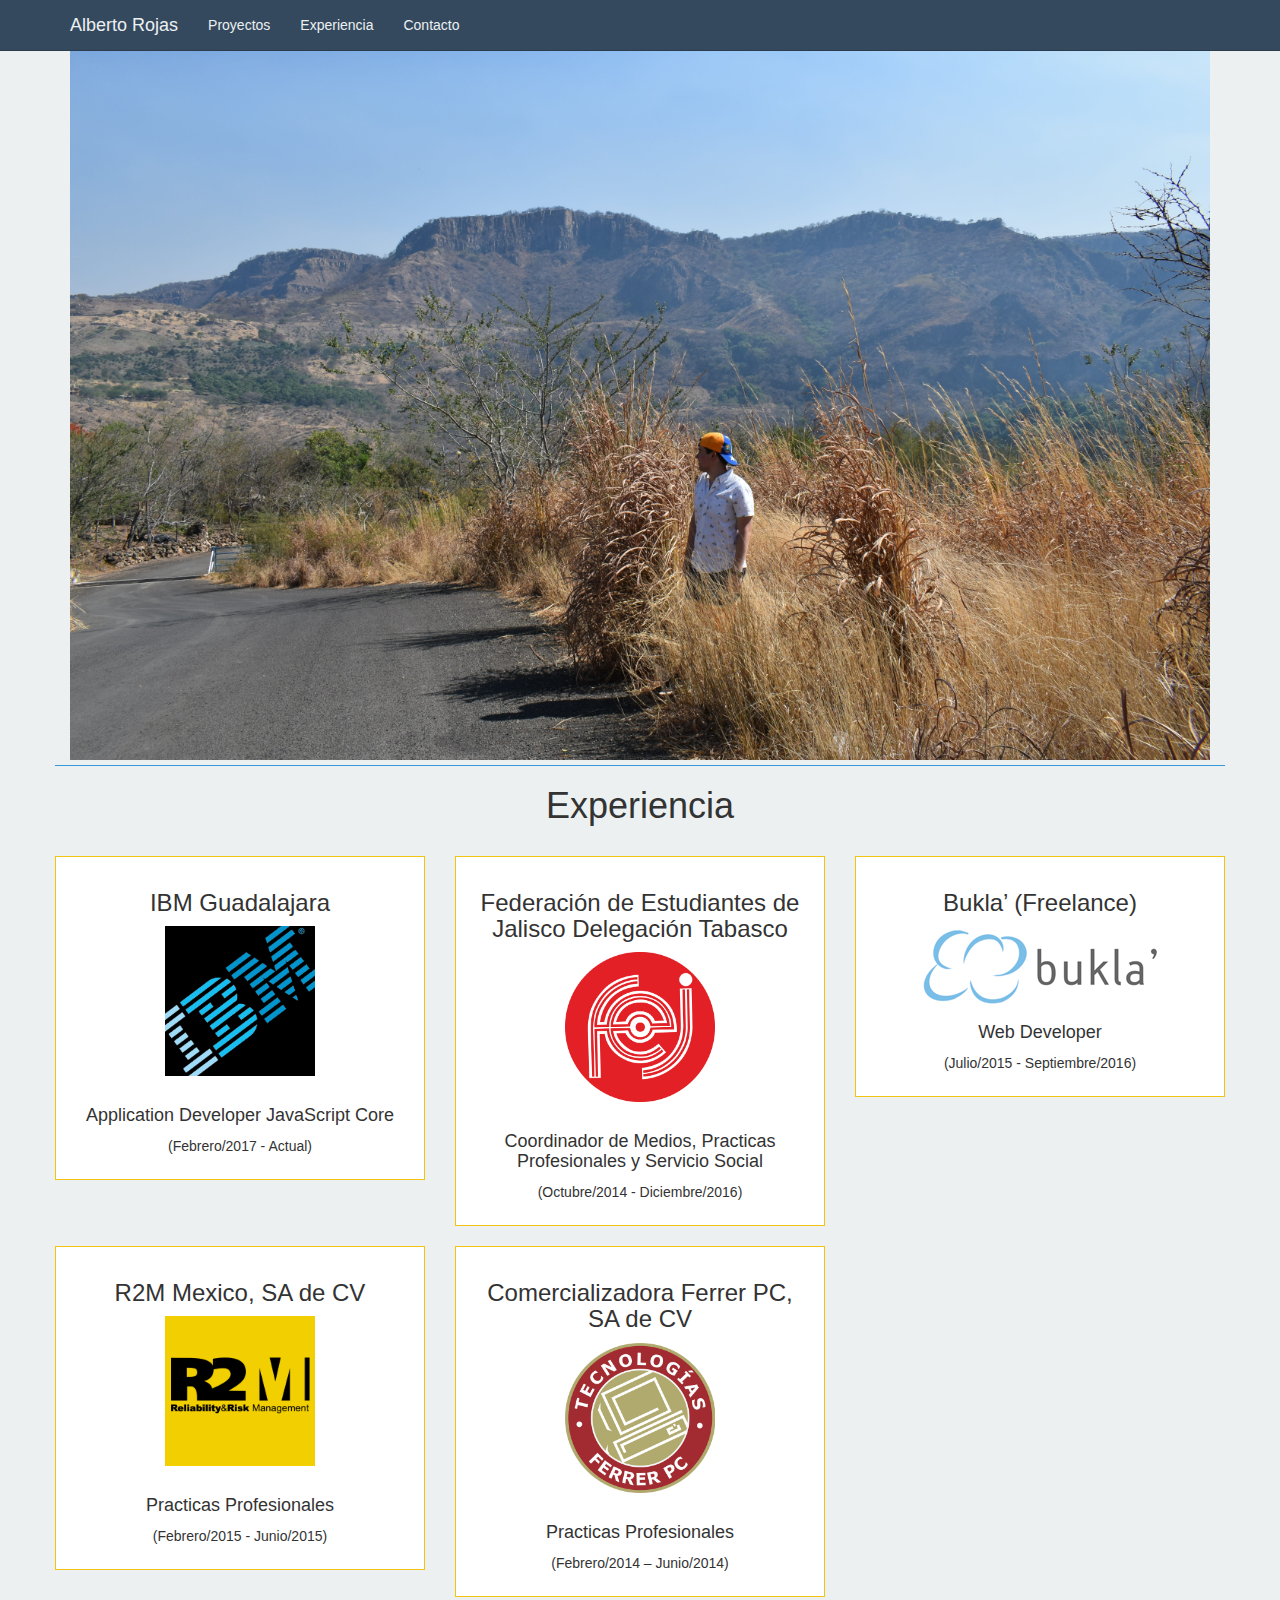
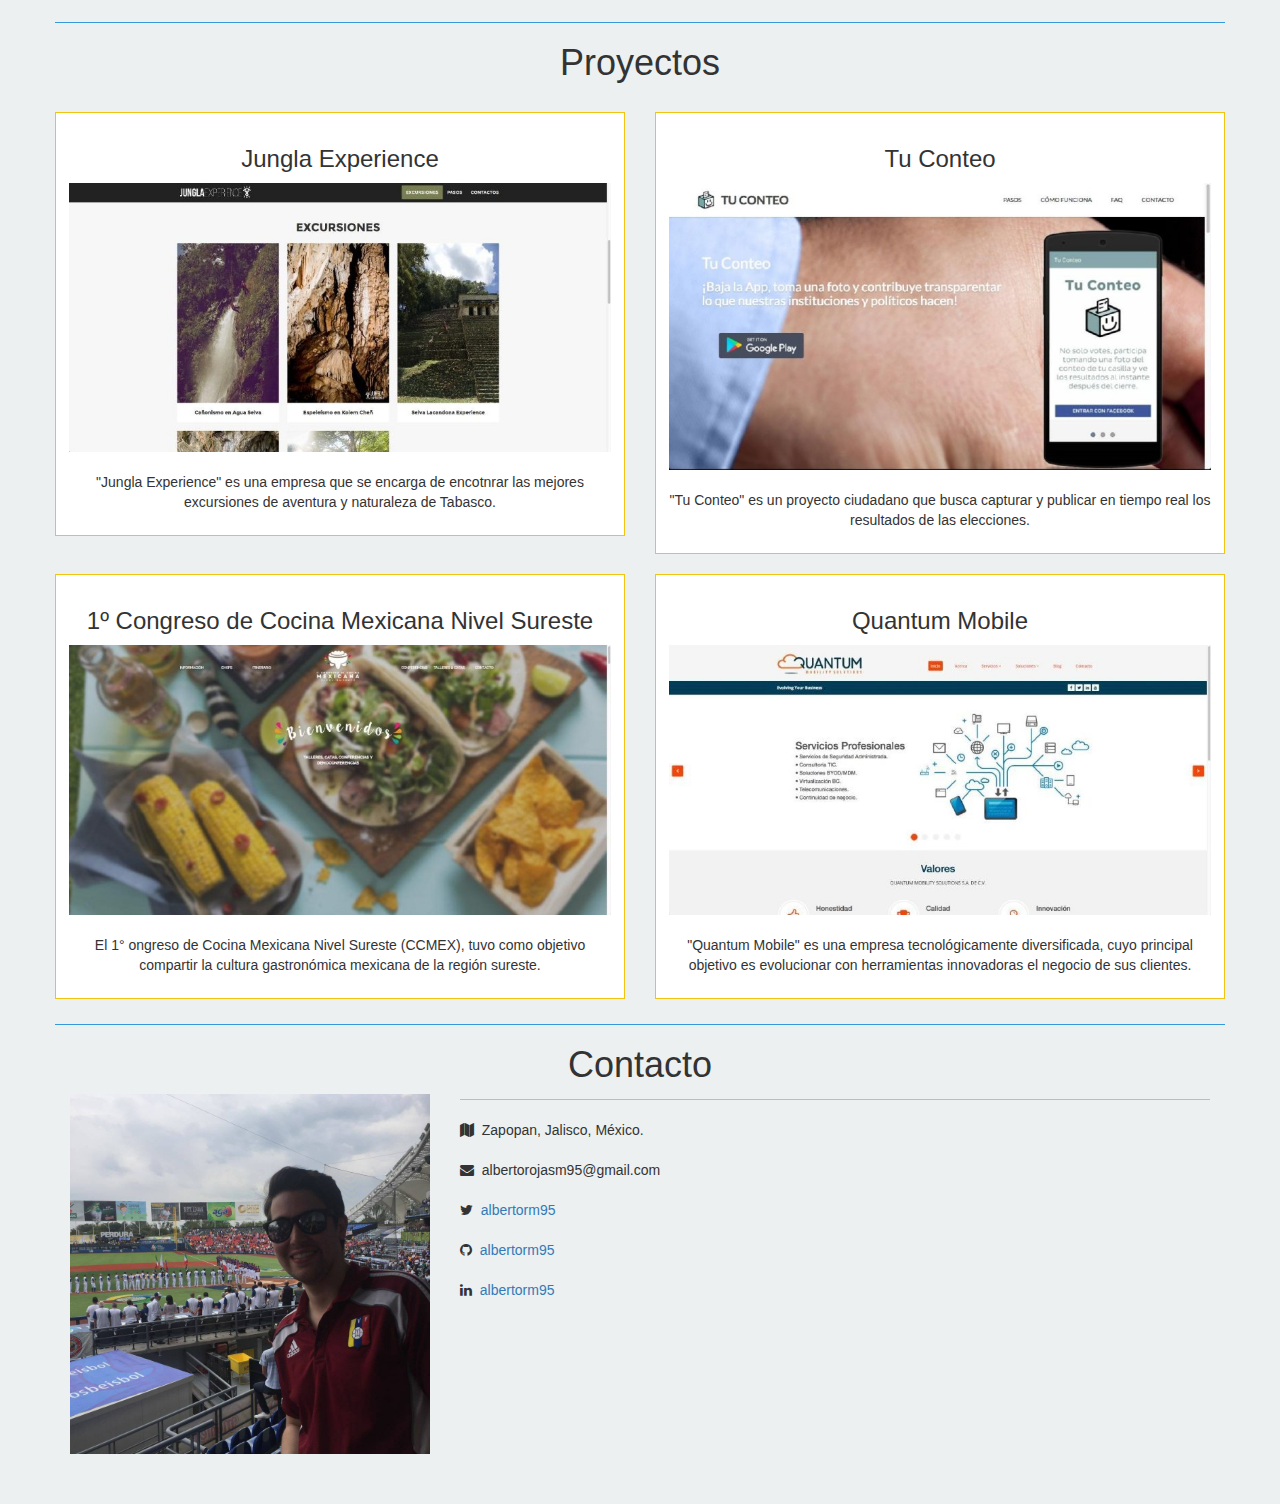
==== index.html @ 5cb0ac2a "Initial commit." ====
<!DOCTYPE html>
<html lang="es">
<head>
	<!-- Global site tag (gtag.js) - Google Analytics -->
	<script async src="https://www.googletagmanager.com/gtag/js?id=UA-113061571-1"></script>
	<script>
		window.dataLayer = window.dataLayer || [];
		function gtag(){dataLayer.push(arguments);}
		gtag('js', new Date());

		gtag('config', 'UA-113061571-1');
	</script>
	<title>Alberto Rojas</title>
	<meta name="viewport" content="width=device-width, initial-scale=1">
	<meta name="theme-color" content="#22303d">
	<meta charset="UTF-8">
	<link rel="stylesheet" type="text/css" href="public/assets/css/bootstrap.min.css">
	<link rel="stylesheet" type="text/css" href="public/assets/css/style.css">
	<link rel="stylesheet" type="text/css" href="public/assets/css/font-awesome.min.css">
	<link rel="stylesheet" type="text/css" href="public/assets/css/owl.carousel.min.css">
</head>
<body>
	<nav class="navbar navbar-inverse navbar-fixed-top center">
		<div class="container">
			<div class="navbar-header">
				<button type="button" class="navbar-toggle collapsed" data-toggle="collapse" data-target="#navbar" aria-expanded="false" aria-controls="navbar">
					<span class="sr-only">Toggle navigation</span>
					<span class="icon-bar"></span>
					<span class="icon-bar"></span>
					<span class="icon-bar"></span>
				</button>
			<a class="navbar-brand" href="#">Alberto Rojas</a>
			</div>
			<div id="navbar" class="navbar-collapse collapse">
				<ul class="nav navbar-nav">
					<li><a href="#proyectos">Proyectos</a></li>
					<li><a href="#experiencia">Experiencia</a></li>
					<li><a href="#contacto">Contacto</a></li>
				</ul>
			</div>
		</div>
	</nav>

	<div class="container">
		<!-- Info? -->
		<div class="owl-carousel" id="carousel">
			<div>
				<img src="public/assets/img/huaxtla-min.jpg" alt="Cascadas Huaxtla">
			</div>
			<div>
				<img src="public/assets/img/zoo-min.jpg" alt="Zoologico de Guadalajara">
			</div>
		</div>

		<!-- Experiencia -->
		<div class="row" id="experiencia">
			<hr>
			<h1 class="text-center">Experiencia</h1>
			<br>
			<div class="row">
				<div class="col-md-4 col-sm-6 col-xs-12">
					<div class="thumbnail">
						<div class="caption text-center">
							<h3>IBM Guadalajara</h3>
							<a href="https://www.linkedin.com/company-beta/9455792/"><img src="public/assets/img/ibm.png" style="width: 150px; height: 150px" alt="IBM"></a>
							<br>
							<h4>Application Developer JavaScript Core</h4>
							<p>(Febrero/2017 - Actual)</p>
						</div>
					</div>
				</div>
				<div class="col-md-4 col-sm-6 col-xs-12">
					<div class="thumbnail">
						<div class="caption text-center">
							<h3>Federación de Estudiantes de Jalisco Delegación Tabasco</h3>
							<a href="https://www.facebook.com/FEJTAB"><img src="public/assets/img/fej.png" style="width: 150px; height: 150px" alt="FEJ"></a>
							<br>
							<h4>Coordinador de Medios, Practicas Profesionales y Servicio Social</h4>
							<p>(Octubre/2014 - Diciembre/2016)</p>
						</div>
					</div>
				</div>
				<div class="col-md-4 col-sm-6 col-xs-12">
					<div class="thumbnail">
						<div class="caption text-center">
							<h3>Bukla’ (Freelance)</h3>
							<img src="public/assets/img/bukla.png" alt="Bukla'">
							<br>
							<h4>Web Developer</h4>
							<p>(Julio/2015 - Septiembre/2016)</p>
						</div>
					</div>
				</div>
			</div>
			<div class="row">
				<div class="col-md-4 col-sm-6 col-xs-12">
					<div class="thumbnail">
						<div class="caption text-center">
							<h3>R2M Mexico, SA de CV</h3>
							<a href="https://www.linkedin.com/company-beta/1171952/"><img style="width: 150px; height: 150px" src="public/assets/img/r2m.png"" alt="R2M'"></a>
							<br>
							<h4>Practicas Profesionales</h4>
							<p>(Febrero/2015 - Junio/2015)</p>
						</div>
					</div>
				</div>
				<div class="col-md-4 col-sm-6 col-xs-12">
					<div class="thumbnail">
						<div class="caption text-center">
							<h3>Comercializadora Ferrer PC, SA de CV</h3>
							<a href="http://www.ferrerpc.mx/"><img style="width: 150px; height: 150px" src="public/assets/img/FerrerPC.jpg"" alt="Ferrer PC'"></a>
							<br>
							<h4>Practicas Profesionales</h4>
							<p>(Febrero/2014 – Junio/2014)</p>
						</div>
					</div>
				</div>
			</div>
		</div>

		<!-- Proyectos -->
		<div class="row" id="proyectos">
			<hr>
			<h1 class="text-center">Proyectos</h1>
			<br>
			<div class="row">
				<div class="col-md-6">
					<div class="thumbnail">
						<div class="caption text-center">
							<h3>Jungla Experience</h3>
							<a href="https://www.facebook.com/JunglaExperience/"><img src="public/assets/img/junglaexperience.jpg" alt="JunglaExperience"></a>
							<br>
							<p>"Jungla Experience" es una empresa que se encarga de encotnrar las mejores excursiones de aventura y naturaleza de Tabasco.</p>
						</div>
					</div>
				</div>
				<div class="col-md-6">
					<div class="thumbnail">
						<div class="caption text-center">
							<h3>Tu Conteo</h3>
							<a href="https://www.facebook.com/tuconteo/"><img src="public/assets/img/tuconteo.jpg" alt="TuConteo"></a>
							<br>
							<p>"Tu Conteo" es un proyecto ciudadano que busca capturar y publicar en tiempo real los resultados de las elecciones.</p>
						</div>
					</div>
				</div>
			</div>
			<div class="row">
				<div class="col-md-6">
					<div class="thumbnail">
						<div class="caption text-center">
							<h3>1º Congreso de Cocina Mexicana Nivel Sureste</h3>
							<a href="https://www.facebook.com/ccmex6510/"><img src="public/assets/img/ccmex.jpg" alt="CCMEX"></a>
							<br>
							<p>El 1° ongreso de Cocina Mexicana Nivel Sureste (CCMEX), tuvo como objetivo compartir la cultura gastronómica mexicana de la región sureste.</p>
						</div>
					</div>
				</div>
				<div class="col-md-6">
					<div class="thumbnail">
						<div class="caption text-center">
							<h3>Quantum Mobile</h3>
							<a href="https://www.facebook.com/Qmobme/"><img src="public/assets/img/quantum.jpg" alt="Quantum"></a>
							<br>
							<p>"Quantum Mobile" es una empresa tecnológicamente diversificada, cuyo principal objetivo es evolucionar con herramientas innovadoras el negocio de sus clientes.</p>
						</div>
					</div>
				</div>
			</div>
		</div>

		<!-- Contacto -->
		<div class="row" id="contacto">
			<hr>
			<h1 class="text-center">Contacto</h1>
			<div class="col-md-4 col-sm-4">
				<img src="public/assets/img/profile.jpg" alt="Foto" class="img-responsive center-block" style="width: 400px; height: auto">
			</div>
			<div class="col-md-8 col-sm-8">
				<hr style="border-color: #F1C40F">
				<i class="fa fa-map" aria-hidden="true"></i>&nbsp;&nbsp;Zapopan, Jalisco, México.<br><br>
				<i class="fa fa-envelope" aria-hidden="true"></i>&nbsp;&nbsp;albertorojasm95@gmail.com<br><br>
				<i class="fa fa-twitter" aria-hidden="true"></i>&nbsp;&nbsp;<a href="https://twitter.com/albertorm95">albertorm95</a><br><br>
				<i class="fa fa-github" aria-hidden="true"></i>&nbsp;&nbsp;<a href="https://github.com/albertorm95">albertorm95</a><br><br>
				<i class="fa fa-linkedin" aria-hidden="true"></i>&nbsp;&nbsp;<a href="https://www.linkedin.com/in/albertorojasm95/">albertorm95</a>
			</div>
		</div>
	</div>
	<footer style="padding-top: 50px">
		
	</footer>
	<script type="text/javascript" src="public/assets/js/jquery-3.2.1.min.js"></script>
	<script type="text/javascript" src="public/assets/js/bootstrap.min.js"></script>
	<script type="text/javascript" src="public/assets/js/owl.carousel.min.js"></script>
	<script type="text/javascript">
		$(document).ready(function(){
			$('#carousel').owlCarousel({
				items:1,
				loop:true,
				autoWidht:true,
				autoPlay:true,
				autoHeight:true,
				transitionStyle:"fade"
			});
		});
	</script>
</body>
</html>
---- public/assets/css/style.css ----
body {
	padding-top: 0px;
	background: #ECF0F1;
}

.navbar {
	background-color: #34495E;
	border-color: #2b3c4e;
    margin-bottom: 0px;
}

.navbar-inverse .navbar-brand {
    color: #ECF0F1;
}

.navbar-inverse .navbar-nav>li>a {
    color: #ECF0F1;
}

.navbar-inverse .navbar-nav>li>a:focus, .navbar-inverse .navbar-nav>li>a:hover {
    color: #f1c40f;
    background-color: transparent;
}

.navbar-inverse .navbar-toggle:focus, .navbar-inverse .navbar-toggle:hover {
    background-color: #3498DB;
}

.navbar-inverse .navbar-toggle {
    border-color: #2b3c4e;
}

hr {
	border-color: #3498DB;
    margin-top: 5px;
}

.thumbnail {
	border: 1px solid #F1C40F;
	border-radius: 0px;
}

.row{
    overflow: hidden; 
}

[class*="col-"]{
    margin-bottom: -99999px;
    padding-bottom: 99999px;
}
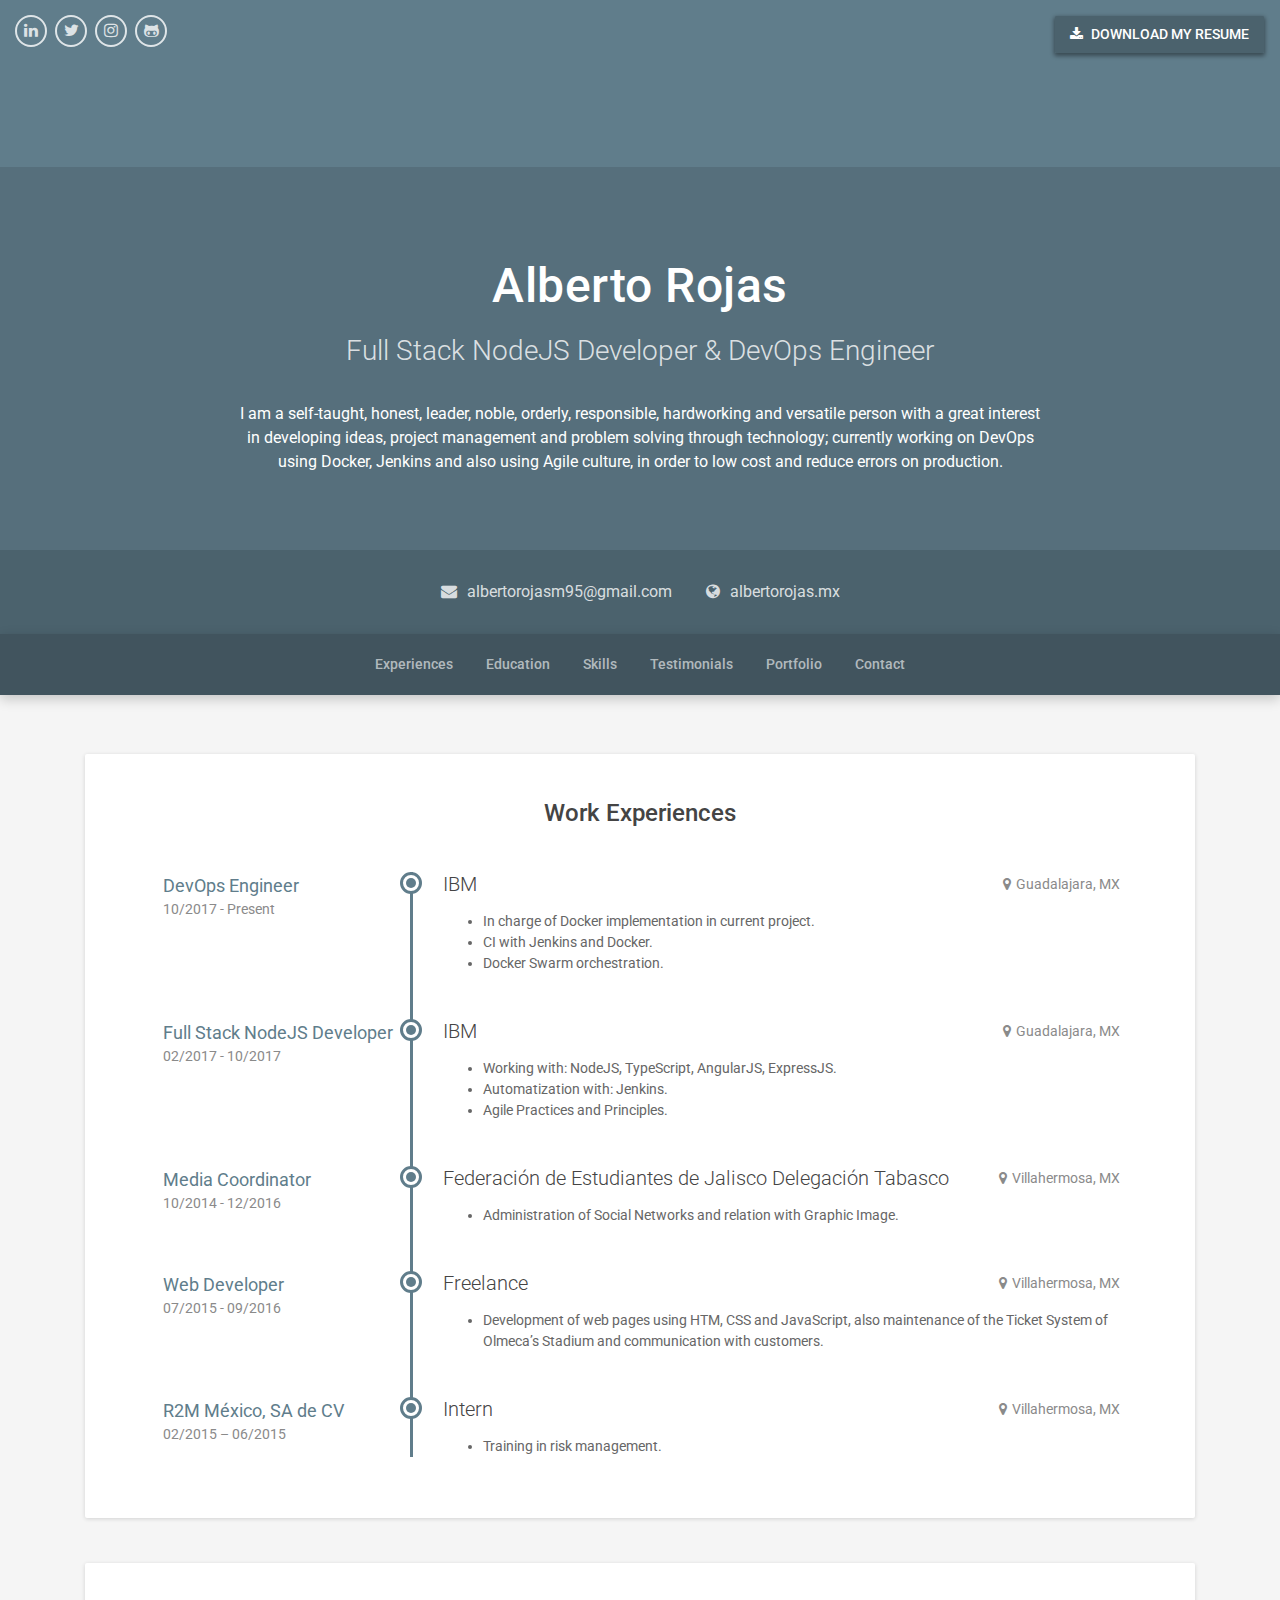
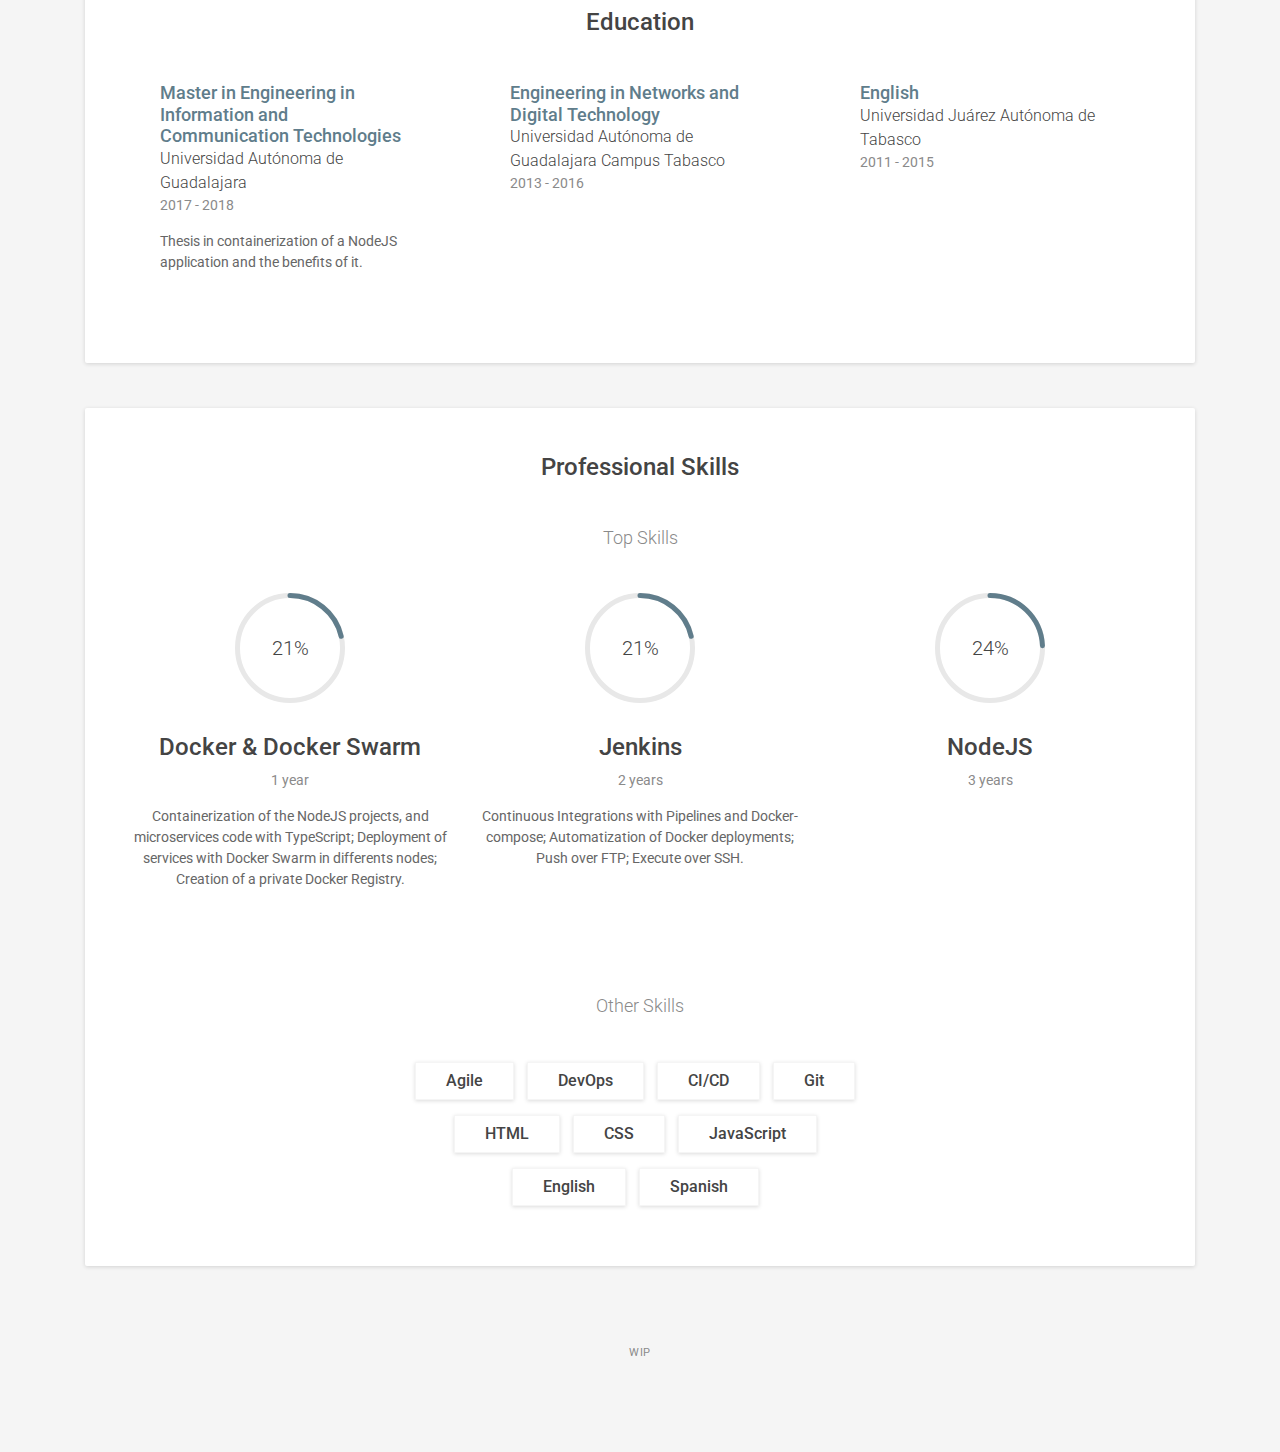
==== commit 113ae592: "albertorm95 - update from a Template." ====
--- a/index.html
+++ b/index.html
@@ -1,208 +1,314 @@
 <!DOCTYPE html>
-<html lang="es">
+<html lang="en"> 
 <head>
-	<!-- Global site tag (gtag.js) - Google Analytics -->
-	<script async src="https://www.googletagmanager.com/gtag/js?id=UA-113061571-1"></script>
-	<script>
-		window.dataLayer = window.dataLayer || [];
-		function gtag(){dataLayer.push(arguments);}
-		gtag('js', new Date());
-
-		gtag('config', 'UA-113061571-1');
-	</script>
-	<title>Alberto Rojas</title>
-	<meta name="viewport" content="width=device-width, initial-scale=1">
-	<meta name="theme-color" content="#22303d">
-	<meta charset="UTF-8">
-	<link rel="stylesheet" type="text/css" href="public/assets/css/bootstrap.min.css">
-	<link rel="stylesheet" type="text/css" href="public/assets/css/style.css">
-	<link rel="stylesheet" type="text/css" href="public/assets/css/font-awesome.min.css">
-	<link rel="stylesheet" type="text/css" href="public/assets/css/owl.carousel.min.css">
-</head>
+    <title>Alberto Rojas</title>
+    <!-- Meta -->
+    <meta charset="utf-8">
+    <meta http-equiv="X-UA-Compatible" content="IE=edge">
+    <meta name="viewport" content="width=device-width, initial-scale=1.0">
+    <meta name="description" content="Responsive Resume/CV／Portfolio Template">
+    <meta name="author" content="Xiaoying Riley at 3rd Wave Media">    
+    <link rel="shortcut icon" href="favicon.ico">  
+    <link href='https://fonts.googleapis.com/css?family=Roboto:400,500,400italic,300italic,300,500italic,700,700italic,900,900italic' rel='stylesheet' type='text/css'>
+    <!-- Global CSS -->
+    <link rel="stylesheet" href="assets/plugins/bootstrap/css/bootstrap.min.css">   
+    <!-- Plugins CSS -->
+    <link rel="stylesheet" href="assets/plugins/font-awesome/css/font-awesome.css">
+    
+    <!-- Theme CSS -->  
+    <link id="theme-style" rel="stylesheet" href="assets/css/styles.css">
+    <!-- HTML5 shim and Respond.js for IE8 support of HTML5 elements and media queries -->
+    <!--[if lt IE 9]>
+      <script src="https://oss.maxcdn.com/html5shiv/3.7.2/html5shiv.min.js"></script>
+      <script src="https://oss.maxcdn.com/respond/1.4.2/respond.min.js"></script>
+    <![endif]-->
+</head> 
+
 <body>
-	<nav class="navbar navbar-inverse navbar-fixed-top center">
-		<div class="container">
-			<div class="navbar-header">
-				<button type="button" class="navbar-toggle collapsed" data-toggle="collapse" data-target="#navbar" aria-expanded="false" aria-controls="navbar">
-					<span class="sr-only">Toggle navigation</span>
-					<span class="icon-bar"></span>
-					<span class="icon-bar"></span>
-					<span class="icon-bar"></span>
-				</button>
-			<a class="navbar-brand" href="#">Alberto Rojas</a>
-			</div>
-			<div id="navbar" class="navbar-collapse collapse">
-				<ul class="nav navbar-nav">
-					<li><a href="#proyectos">Proyectos</a></li>
-					<li><a href="#experiencia">Experiencia</a></li>
-					<li><a href="#contacto">Contacto</a></li>
-				</ul>
-			</div>
-		</div>
-	</nav>
-
-	<div class="container">
-		<!-- Info? -->
-		<div class="owl-carousel" id="carousel">
-			<div>
-				<img src="public/assets/img/huaxtla-min.jpg" alt="Cascadas Huaxtla">
-			</div>
-			<div>
-				<img src="public/assets/img/zoo-min.jpg" alt="Zoologico de Guadalajara">
-			</div>
-		</div>
-
-		<!-- Experiencia -->
-		<div class="row" id="experiencia">
-			<hr>
-			<h1 class="text-center">Experiencia</h1>
-			<br>
-			<div class="row">
-				<div class="col-md-4 col-sm-6 col-xs-12">
-					<div class="thumbnail">
-						<div class="caption text-center">
-							<h3>IBM Guadalajara</h3>
-							<a href="https://www.linkedin.com/company-beta/9455792/"><img src="public/assets/img/ibm.png" style="width: 150px; height: 150px" alt="IBM"></a>
-							<br>
-							<h4>Application Developer JavaScript Core</h4>
-							<p>(Febrero/2017 - Actual)</p>
-						</div>
-					</div>
-				</div>
-				<div class="col-md-4 col-sm-6 col-xs-12">
-					<div class="thumbnail">
-						<div class="caption text-center">
-							<h3>Federación de Estudiantes de Jalisco Delegación Tabasco</h3>
-							<a href="https://www.facebook.com/FEJTAB"><img src="public/assets/img/fej.png" style="width: 150px; height: 150px" alt="FEJ"></a>
-							<br>
-							<h4>Coordinador de Medios, Practicas Profesionales y Servicio Social</h4>
-							<p>(Octubre/2014 - Diciembre/2016)</p>
-						</div>
-					</div>
-				</div>
-				<div class="col-md-4 col-sm-6 col-xs-12">
-					<div class="thumbnail">
-						<div class="caption text-center">
-							<h3>Bukla’ (Freelance)</h3>
-							<img src="public/assets/img/bukla.png" alt="Bukla'">
-							<br>
-							<h4>Web Developer</h4>
-							<p>(Julio/2015 - Septiembre/2016)</p>
-						</div>
-					</div>
-				</div>
-			</div>
-			<div class="row">
-				<div class="col-md-4 col-sm-6 col-xs-12">
-					<div class="thumbnail">
-						<div class="caption text-center">
-							<h3>R2M Mexico, SA de CV</h3>
-							<a href="https://www.linkedin.com/company-beta/1171952/"><img style="width: 150px; height: 150px" src="public/assets/img/r2m.png"" alt="R2M'"></a>
-							<br>
-							<h4>Practicas Profesionales</h4>
-							<p>(Febrero/2015 - Junio/2015)</p>
-						</div>
-					</div>
-				</div>
-				<div class="col-md-4 col-sm-6 col-xs-12">
-					<div class="thumbnail">
-						<div class="caption text-center">
-							<h3>Comercializadora Ferrer PC, SA de CV</h3>
-							<a href="http://www.ferrerpc.mx/"><img style="width: 150px; height: 150px" src="public/assets/img/FerrerPC.jpg"" alt="Ferrer PC'"></a>
-							<br>
-							<h4>Practicas Profesionales</h4>
-							<p>(Febrero/2014 – Junio/2014)</p>
-						</div>
-					</div>
-				</div>
-			</div>
-		</div>
-
-		<!-- Proyectos -->
-		<div class="row" id="proyectos">
-			<hr>
-			<h1 class="text-center">Proyectos</h1>
-			<br>
-			<div class="row">
-				<div class="col-md-6">
-					<div class="thumbnail">
-						<div class="caption text-center">
-							<h3>Jungla Experience</h3>
-							<a href="https://www.facebook.com/JunglaExperience/"><img src="public/assets/img/junglaexperience.jpg" alt="JunglaExperience"></a>
-							<br>
-							<p>"Jungla Experience" es una empresa que se encarga de encotnrar las mejores excursiones de aventura y naturaleza de Tabasco.</p>
-						</div>
-					</div>
-				</div>
-				<div class="col-md-6">
-					<div class="thumbnail">
-						<div class="caption text-center">
-							<h3>Tu Conteo</h3>
-							<a href="https://www.facebook.com/tuconteo/"><img src="public/assets/img/tuconteo.jpg" alt="TuConteo"></a>
-							<br>
-							<p>"Tu Conteo" es un proyecto ciudadano que busca capturar y publicar en tiempo real los resultados de las elecciones.</p>
-						</div>
-					</div>
-				</div>
-			</div>
-			<div class="row">
-				<div class="col-md-6">
-					<div class="thumbnail">
-						<div class="caption text-center">
-							<h3>1º Congreso de Cocina Mexicana Nivel Sureste</h3>
-							<a href="https://www.facebook.com/ccmex6510/"><img src="public/assets/img/ccmex.jpg" alt="CCMEX"></a>
-							<br>
-							<p>El 1° ongreso de Cocina Mexicana Nivel Sureste (CCMEX), tuvo como objetivo compartir la cultura gastronómica mexicana de la región sureste.</p>
-						</div>
-					</div>
-				</div>
-				<div class="col-md-6">
-					<div class="thumbnail">
-						<div class="caption text-center">
-							<h3>Quantum Mobile</h3>
-							<a href="https://www.facebook.com/Qmobme/"><img src="public/assets/img/quantum.jpg" alt="Quantum"></a>
-							<br>
-							<p>"Quantum Mobile" es una empresa tecnológicamente diversificada, cuyo principal objetivo es evolucionar con herramientas innovadoras el negocio de sus clientes.</p>
-						</div>
-					</div>
-				</div>
-			</div>
-		</div>
-
-		<!-- Contacto -->
-		<div class="row" id="contacto">
-			<hr>
-			<h1 class="text-center">Contacto</h1>
-			<div class="col-md-4 col-sm-4">
-				<img src="public/assets/img/profile.jpg" alt="Foto" class="img-responsive center-block" style="width: 400px; height: auto">
-			</div>
-			<div class="col-md-8 col-sm-8">
-				<hr style="border-color: #F1C40F">
-				<i class="fa fa-map" aria-hidden="true"></i>&nbsp;&nbsp;Zapopan, Jalisco, México.<br><br>
-				<i class="fa fa-envelope" aria-hidden="true"></i>&nbsp;&nbsp;albertorojasm95@gmail.com<br><br>
-				<i class="fa fa-twitter" aria-hidden="true"></i>&nbsp;&nbsp;<a href="https://twitter.com/albertorm95">albertorm95</a><br><br>
-				<i class="fa fa-github" aria-hidden="true"></i>&nbsp;&nbsp;<a href="https://github.com/albertorm95">albertorm95</a><br><br>
-				<i class="fa fa-linkedin" aria-hidden="true"></i>&nbsp;&nbsp;<a href="https://www.linkedin.com/in/albertorojasm95/">albertorm95</a>
-			</div>
-		</div>
-	</div>
-	<footer style="padding-top: 50px">
-		
-	</footer>
-	<script type="text/javascript" src="public/assets/js/jquery-3.2.1.min.js"></script>
-	<script type="text/javascript" src="public/assets/js/bootstrap.min.js"></script>
-	<script type="text/javascript" src="public/assets/js/owl.carousel.min.js"></script>
-	<script type="text/javascript">
-		$(document).ready(function(){
-			$('#carousel').owlCarousel({
-				items:1,
-				loop:true,
-				autoWidht:true,
-				autoPlay:true,
-				autoHeight:true,
-				transitionStyle:"fade"
-			});
-		});
-	</script>
+    
+    <header class="header">
+        <div class="top-bar container-fluid">
+            <div class="actions">
+                <!-- <a class="btn d-none d-md-inline-block" href="mailto:someone@example.com"><i class="fa fa-paper-plane" aria-hidden="true"></i> Hire Me</a> -->
+                <a class="btn" href="#"><i class="fa fa-download" aria-hidden="true"></i> Download My Resume</a>
+            </div><!--//actions-->
+            <ul class="social list-inline">
+                <li class="list-inline-item"><a href="https://www.linkedin.com/in/albertorojasm95/" target="_blank"><i class="fa fa-linkedin" aria-hidden="true"></i></a></li>
+                <li class="list-inline-item"><a href="https://twitter.com/albertorm95/" target="_blank"><i class="fa fa-twitter" aria-hidden="true"></i></a></li>
+                <li class="list-inline-item"><a href="https://www.instagram.com/albertorm95/" target="_blank"><i class="fa fa-instagram" aria-hidden="true"></i></a></li>
+                <li class="list-inline-item"><a href="https://github.com/albertorm95/" target="_blank"><i class="fa fa-github-alt" aria-hidden="true"></i></a></li>
+            </ul><!--//social-->
+        </div><!--//top-bar-->
+        
+        <div class="intro">
+            <div class="container text-center">
+                <!-- <img class="profile-image" src="assets/images/profile-image.png" alt=""> -->
+                <h1 class="name">Alberto Rojas</h1>
+                <div class="title">Full Stack NodeJS Developer & DevOps Engineer</div>
+                <div class="profile">
+                    <p>I am a self-taught, honest, leader, noble, orderly, responsible, hardworking and versatile person with a great interest in developing ideas, project management and problem solving through technology; currently working on DevOps using Docker, Jenkins and also using Agile culture, in order to low cost and reduce errors on production.</p>
+                </div><!--//profile-->
+            </div><!--//container-->
+        </div><!--//intro-->
+        
+        <div class="contact-info">
+            <div class="container text-center">
+                <ul class="list-inline">
+                    <li class="email list-inline-item"><i class="fa fa-envelope"></i><a href="mailto:someone@example.com">albertorojasm95@gmail.com</a></li>
+                    <!-- <li class="list-inline-item"><i class="fa fa-phone"></i> <a href="tel: 0123456789">0123 456 7890</a></li> -->
+                    <li class="website list-inline-item"><i class="fa fa-globe"></i><a href="#" target="_blank">albertorojas.mx</a></li>
+                </ul>
+            </div><!--//container-->
+        </div><!--//contact-info-->
+        
+        <div class="page-nav-space-holder d-none d-md-block">
+            <div id="page-nav-wrapper" class="page-nav-wrapper text-center">
+                <div class="container">
+                    <ul id="page-nav" class="nav page-nav list-inline">
+                        <li class="nav-item"><a class="scrollto nav-link" href="#experiences-section">Experiences</a></li>
+                        <li class="nav-item"><a class="scrollto nav-link" href="#education-section">Education</a></li>
+                        <li class="nav-item"><a class="scrollto nav-link" href="#skills-section">Skills</a></li>
+                        <li class="nav-item"><a class="scrollto nav-link" href="#testimonials-section">Testimonials</a></li>
+                        <li class="nav-item"><a class="scrollto nav-link" href="#portfolio-section">Portfolio</a></li>
+                        <li class="nav-item"><a class="scrollto nav-link" href="#contact-section">Contact</a></li>
+                    </ul><!--//page-nav-->
+                </div>
+            </div><!--//page-nav-wrapper-->
+        </div>
+        
+    </header><!--//header-->
+    
+    <div class="wrapper container">
+
+        <section id="experiences-section" class="experiences-section section">
+            <h2 class="section-title">Work Experiences</h2>
+            <div class="timeline">
+                <div class="item">
+                    <div class="work-place">
+                        <h3 class="place">IBM</h3>
+                        <div class="location"><i class="fa fa-map-marker" aria-hidden="true"></i>Guadalajara, MX</div>
+                    </div>
+                    <div class="job-meta">
+                        <div class="title">DevOps Engineer</div>
+                        <div class="time">10/2017 - Present</div>
+                    </div><!--//job-meta-->
+                    <div class="job-desc">
+                        <ul>
+                            <li>In charge of Docker implementation in current project.</li>
+                            <li>CI with Jenkins and Docker.</li>
+                            <li>Docker Swarm orchestration.</li>
+                        </ul>
+                    </div><!--//job-desc-->
+                </div><!--//item-->
+
+                <div class="item">
+                    <div class="work-place">
+                        <h3 class="place">IBM</h3>
+                        <div class="location"><i class="fa fa-map-marker" aria-hidden="true"></i>Guadalajara, MX</div>
+                    </div>
+                    <div class="job-meta">
+                        <div class="title">Full Stack NodeJS Developer</div>
+                        <div class="time">02/2017 - 10/2017</div>
+                    </div><!--//job-meta-->
+                    <div class="job-desc">
+                        <ul>
+                            <li>Working with: NodeJS, TypeScript, AngularJS, ExpressJS.</li>
+                            <li>Automatization with: Jenkins.</li>
+                            <li>Agile Practices and Principles.</li>
+                        </ul>
+                    </div><!--//job-desc-->
+                </div><!--//item-->
+                
+                <div class="item">
+                    <div class="work-place">
+                        <h3 class="place">Federación de Estudiantes de Jalisco Delegación Tabasco</h3>
+                        <div class="location"><i class="fa fa-map-marker" aria-hidden="true"></i>Villahermosa, MX</div>
+                    </div>
+                    <div class="job-meta">
+                        <div class="title">Media Coordinator</div>
+                        <div class="time">10/2014 - 12/2016</div>
+                    </div><!--//job-meta-->
+                    <div class="job-desc">
+                        <ul>
+                            <li>Administration of Social Networks and relation with Graphic Image.</li>
+                        </ul>
+                    </div><!--//job-desc-->
+                </div><!--//item-->
+                
+                <div class="item">
+                    <div class="work-place">
+                        <h3 class="place">Freelance</h3>
+                        <div class="location"><i class="fa fa-map-marker" aria-hidden="true"></i>Villahermosa, MX</div>
+                    </div>
+                    <div class="job-meta">
+                        <div class="title">Web Developer</div>
+                        <div class="time">07/2015 - 09/2016</div>
+                    </div><!--//job-meta-->
+                    <div class="job-desc">
+                        <ul>
+                            <li>Development of web pages using HTM, CSS and JavaScript, also maintenance of the Ticket System of Olmeca’s Stadium and communication with customers.</li>
+                        </ul>
+                    </div><!--//job-desc-->
+                </div><!--//item-->
+                
+                <div class="item">
+                    <div class="work-place">
+                        <h3 class="place">Intern</h3>
+                        <div class="location"><i class="fa fa-map-marker" aria-hidden="true"></i>Villahermosa, MX</div>
+                    </div>
+                    <div class="job-meta">
+                        <div class="title">R2M México, SA de CV</div>
+                        <div class="time">02/2015 – 06/2015</div>
+                    </div><!--//job-meta-->
+                    <div class="job-desc">
+                        <ul>
+                            <li>Training in risk management.</li>
+                        </ul>
+                    </div><!--//job-desc-->
+                </div><!--//item-->
+                
+            </div><!--//timeline-->
+        </section><!--//section-->
+        
+        <section id="education-section" class="education-section section">
+            <h2 class="section-title">Education</h2>
+            <div class="row">
+                <div class="item col-12 col-md-4">
+                    <div class="item-inner">
+                        <h3 class="degree">Master in Engineering in Information and Communication Technologies</h3>
+                        <div class="education-body">
+                            Universidad Autónoma de Guadalajara
+                        </div><!--//education-body-->
+                        <div class="time">2017 - 2018</div>
+                        <div class="desc">
+                            Thesis in containerization of a NodeJS application and the benefits of it.
+                        </div>
+                    </div><!--//item-inner-->
+                </div><!--//item-->
+                <div class="item col-12 col-md-4">
+                    <div class="item-inner">
+                        <h3 class="degree">Engineering in Networks and Digital Technology</h3>
+                        <div class="education-body">
+                            Universidad Autónoma de Guadalajara Campus Tabasco
+                        </div><!--//education-body-->
+                        <div class="time">2013 - 2016</div>
+                        <!-- <div class="desc">
+                            Lorem ipsum dolor sit amet, consectetuer adipiscing elit. Aenean commodo ligula eget dolor. Aenean massa. Cum sociis natoque penatibus et magnis dis parturient 
+                        </div> -->
+                    </div><!--//item-inner-->
+                </div><!--//item-->
+                <div class="item col-12 col-md-4">
+                    <div class="item-inner">
+                        <h3 class="degree">English</h3>
+                        <div class="education-body">
+                            Universidad Juárez Autónoma de Tabasco
+                        </div><!--//education-body-->
+                        <div class="time">2011 - 2015</div>
+                        <!-- <div class="desc">
+                            Lorem ipsum dolor sit amet, consectetuer adipiscing elit. Aenean commodo ligula eget dolor. Aenean massa. Cum sociis natoque penatibus et magnis dis parturient 
+                        </div> -->
+                    </div><!--//item-inner-->
+                </div><!--//item-->
+                
+            </div><!--//row-->
+        </section><!--//section-->
+        
+        <section id="skills-section" class="skills-section section text-center">
+            <h2 class="section-title">Professional Skills</h2>
+            <div class="top-skills">
+                <h3 class="subtitle">Top Skills</h3>
+                <div class="row">
+                    <div class="item col-12 col-md-4">
+                        <div class="item-inner">
+                            <div class="chart-easy-pie text-center">
+                                <div class="chart-theme-1 chart" data-percent="75"><span>75</span>%</div>
+                            </div>
+                            <h4 class="skill-name">Docker &amp; Docker Swarm</h4>
+                            <div class="level">1 year</div>
+                            <div class="desc">
+                                Containerization of the NodeJS projects, and microservices code with TypeScript; Deployment of services with Docker Swarm in differents nodes; Creation of a private Docker Registry.
+                            </div>
+                        </div><!--//item-inner-->
+                    </div><!--//item-->
+                    <div class="item col-12 col-md-4">
+                        <div class="item-inner">
+                            <div class="chart-easy-pie text-center">
+                                <div class="chart-theme-1 chart" data-percent="75"><span>75</span>%</div>
+                            </div>
+                            <h4 class="skill-name">Jenkins</h4>
+                            <div class="level">2 years</div>
+                            <div class="desc">
+                                Continuous Integrations with Pipelines and Docker-compose; Automatization of Docker deployments; Push over FTP; Execute over SSH.
+                            </div>
+                        </div><!--//item-inner-->
+                    </div><!--//item-->
+                    <div class="item col-12 col-md-4">
+                        <div class="item-inner">
+                            <div class="chart-easy-pie text-center">
+                                <div class="chart-theme-1 chart" data-percent="85"><span>85</span>%</div>
+                            </div>
+                            <h4 class="skill-name">NodeJS</h4>
+                            <div class="level">3 years</div>
+                            <!-- <div class="desc">
+                                Lorem ipsum dolor sit amet, consectetuer adipiscing elit. Aenean commodo ligula eget dolor. Aenean massa. Cum sociis natoque penatibus et magnis dis parturient 
+                            </div> -->
+                        </div><!--//item-inner-->
+                    </div><!--//item-->
+                </div><!--//row-->
+            </div><!--//top-skills-->
+            
+            <div class="other-skills">
+                <h3 class="subtitle">Other Skills</h3>
+                <div class="misc-skills">
+                    <span class="skill-tag">Agile</span>
+                    <span class="skill-tag">DevOps</span>
+                    <span class="skill-tag">CI/CD</span>
+                    <span class="skill-tag">Git</span>
+                    <br>
+                    <span class="skill-tag">HTML</span>
+                    <span class="skill-tag">CSS</span>
+                    <span class="skill-tag">JavaScript</span>
+                    <br>
+                    <span class="skill-tag">English</span>
+                    <span class="skill-tag">Spanish</span>
+                </div>
+            </div><!--//other-skills-->
+        </section><!--//skills-section-->
+
+    <footer class="footer text-center">
+        <div class="container">
+            <small class="copyright">WIP</small>
+        </div><!--//container-->
+    </footer>
+
+    </div><!--//wrapper-->
+    
+    <!-- Javascript -->          
+    <script type="text/javascript" src="assets/plugins/jquery-3.2.1.min.js"></script>
+    <script type="text/javascript" src="assets/plugins/popper.min.js"></script> 
+    <script type="text/javascript" src="assets/plugins/bootstrap/js/bootstrap.min.js"></script>  
+    <script type="text/javascript" src="assets/plugins/back-to-top.js"></script>
+    <script type="text/javascript" src="assets/plugins/jquery-scrollTo/jquery.scrollTo.min.js"></script> 
+    <script type="text/javascript" src="assets/plugins/easy-pie-chart/dist/jquery.easypiechart.min.js"></script>
+    <script type="text/javascript" src="assets/plugins/imagesloaded.pkgd.min.js"></script> 
+    <script type="text/javascript" src="assets/plugins/isotope.pkgd.min.js"></script>  
+
+    <!-- custom js -->
+    <script type="text/javascript" src="assets/js/main.js"></script>
+    
+    <!-- Style Switcher (REMOVE ON YOUR PRODUCTION SITE) -->
+    <script src="assets/js/demo/style-switcher.js"></script>     
+    
+    <!-- Global site tag (gtag.js) - Google Analytics -->
+    <script async src="https://www.googletagmanager.com/gtag/js?id=UA-113061571-1"></script>
+    <script>
+        window.dataLayer = window.dataLayer || [];
+        function gtag(){dataLayer.push(arguments);}
+        gtag('js', new Date());
+
+        gtag('config', 'UA-113061571-1');
+    </script>
+
 </body>
-</html>+</html> 
+
--- a/assets/css/styles.css
+++ b/assets/css/styles.css
@@ -0,0 +1,930 @@
+/*   
+ * Template Name: Sphere - Responsive website template for CV/Resume/Portfolio
+ * Version: 2.0
+ * Author: Xiaoying Riley at 3rd Wave Media
+ * Website: http://themes.3rdwavemedia.com/
+ * Twitter: @3rdwave_themes
+*/
+/* ======= Base ======= */
+body {
+  font-family: 'Roboto', sans-serif;
+  color: #666;
+  background: #f5f5f5;
+  font-size: 14px;
+  -webkit-font-smoothing: antialiased;
+  -moz-osx-font-smoothing: grayscale;
+  color: #444;
+  overflow-x: hidden;
+  position: relative;
+}
+h1,
+h2,
+h3,
+h4,
+h5,
+h6 {
+  font-weight: 500;
+}
+a {
+  color: #607D8B;
+  -webkit-transition: all 0.4s ease-in-out;
+  -moz-transition: all 0.4s ease-in-out;
+  -ms-transition: all 0.4s ease-in-out;
+  -o-transition: all 0.4s ease-in-out;
+}
+a:hover {
+  text-decoration: underline;
+  color: #007888;
+}
+a:focus {
+  text-decoration: none;
+}
+p {
+  line-height: 1.5;
+}
+.btn,
+a.btn {
+  background: #4b626d;
+  color: #fff;
+  padding: 8px 15px;
+  -webkit-border-radius: 2px;
+  -moz-border-radius: 2px;
+  -ms-border-radius: 2px;
+  -o-border-radius: 2px;
+  border-radius: 2px;
+  -moz-background-clip: padding;
+  -webkit-background-clip: padding-box;
+  background-clip: padding-box;
+  -webkit-box-shadow: 0 2px 4px 0 rgba(0, 0, 0, 0.4);
+  -moz-box-shadow: 0 2px 4px 0 rgba(0, 0, 0, 0.4);
+  box-shadow: 0 2px 4px 0 rgba(0, 0, 0, 0.4);
+  text-transform: uppercase;
+  font-weight: 500;
+  font-size: 14px;
+}
+.btn:hover,
+a.btn:hover {
+  color: #fff;
+  background: #00a5bb;
+}
+#topcontrol {
+  -webkit-transition: all 0.4s ease-in-out;
+  -moz-transition: all 0.4s ease-in-out;
+  -ms-transition: all 0.4s ease-in-out;
+  -o-transition: all 0.4s ease-in-out;
+  background: #4b626d;
+  color: #fff;
+  text-align: center;
+  display: inline-block;
+  z-index: 30;
+  width: 36px;
+  height: 36px;
+  -webkit-border-radius: 50%;
+  -moz-border-radius: 50%;
+  -ms-border-radius: 50%;
+  -o-border-radius: 50%;
+  border-radius: 50%;
+  -moz-background-clip: padding;
+  -webkit-background-clip: padding-box;
+  background-clip: padding-box;
+  -webkit-box-shadow: 0 6px 10px 0 rgba(0, 0, 0, 0.3);
+  -moz-box-shadow: 0 6px 10px 0 rgba(0, 0, 0, 0.3);
+  box-shadow: 0 6px 10px 0 rgba(0, 0, 0, 0.3);
+}
+#topcontrol:hover {
+  background: #007888;
+  color: #fff;
+}
+#topcontrol .fa {
+  position: relative;
+  top: 3px;
+  font-size: 25px;
+  font-weight: normal;
+}
+.header {
+  background: #607D8B;
+  color: #fff;
+}
+.header a {
+  color: #fff;
+}
+.header .top-bar {
+  position: relative;
+  padding-top: 15px;
+  padding-bottom: 120px;
+}
+.header .social {
+  margin-bottom: 0;
+}
+.header .social a {
+  color: rgba(255, 255, 255, 0.8);
+  display: inline-block;
+  text-align: center;
+  width: 32px;
+  height: 32px;
+  -webkit-border-radius: 50%;
+  -moz-border-radius: 50%;
+  -ms-border-radius: 50%;
+  -o-border-radius: 50%;
+  border-radius: 50%;
+  -moz-background-clip: padding;
+  -webkit-background-clip: padding-box;
+  background-clip: padding-box;
+  padding-top: 2px;
+  font-size: 16px;
+  border: 2px solid rgba(255, 255, 255, 0.8);
+}
+.header .social a:hover {
+  color: #fff;
+  border-color: #fff;
+}
+.header .actions {
+  position: absolute;
+  right: 15px;
+  top: 15px;
+}
+.header .actions .fa {
+  margin-right: 5px;
+}
+.header .actions a {
+  margin-right: 10px;
+  color: #fff;
+}
+.header .actions a:last-child {
+  margin-right: 0;
+}
+.header .profile-image {
+  position: absolute;
+  width: 160px;
+  height: 160px;
+  top: -80px;
+  margin-left: -80px;
+  left: 50%;
+}
+.header .name {
+  font-size: 48px;
+  margin-bottom: 15px;
+  letter-spacing: 0.5px;
+}
+.header .title {
+  font-size: 28px;
+  font-weight: 300;
+  color: rgba(255, 255, 255, 0.8);
+  margin-bottom: 30px;
+}
+.header .intro {
+  background: #566f7c;
+  padding-top: 90px;
+  padding-bottom: 60px;
+  position: relative;
+  font-size: 16px;
+}
+.header .profile {
+  max-width: 800px;
+  margin: 0 auto;
+}
+.header .contact-info {
+  background: #4b626d;
+  padding-top: 30px;
+  padding-bottom: 30px;
+  font-size: 16px;
+}
+.header .contact-info ul {
+  margin-bottom: 0;
+}
+.header .contact-info li {
+  margin-right: 30px;
+  color: rgba(255, 255, 255, 0.8);
+}
+.header .contact-info li a {
+  color: rgba(255, 255, 255, 0.8);
+}
+.header .contact-info li a:hover {
+  color: #fff;
+}
+.header .contact-info li:last-child {
+  margin-right: 0;
+}
+.header .contact-info li .fa {
+  margin-right: 10px;
+}
+/* Page Nav */
+.page-nav-space-holder {
+  height: 60px;
+  position: relative;
+}
+.page-nav-wrapper {
+  background: #41545e;
+  padding-top: 20px;
+  padding-bottom: 20px;
+  position: absolute;
+  width: 100%;
+  left: 0;
+  -webkit-box-shadow: 0 4px 12px rgba(0, 0, 0, 0.2);
+  -moz-box-shadow: 0 4px 12px rgba(0, 0, 0, 0.2);
+  box-shadow: 0 4px 12px rgba(0, 0, 0, 0.2);
+}
+.page-nav-wrapper.fixed {
+  position: fixed;
+  top: 0;
+  left: 0;
+  width: 100%;
+  z-index: 100;
+  background: #607D8B;
+}
+.page-nav-wrapper a {
+  color: rgba(255, 255, 255, 0.6);
+  text-decoration: none;
+  font-weight: 500;
+}
+.page-nav-wrapper .page-nav {
+  margin: 0 auto;
+  display: inline-block;
+}
+.page-nav-wrapper .page-nav li {
+  margin-right: 30px;
+  display: inline-block;
+  background: none;
+}
+.page-nav-wrapper .page-nav li:hover,
+.page-nav-wrapper .page-nav li:active {
+  background: none;
+}
+.page-nav-wrapper .page-nav li a {
+  color: rgba(255, 255, 255, 0.6);
+  padding: inherit;
+}
+.page-nav-wrapper .page-nav li a:hover {
+  color: #fff;
+}
+.page-nav-wrapper .page-nav li a:hover,
+.page-nav-wrapper .page-nav li a:active,
+.page-nav-wrapper .page-nav li a:focus {
+  background: none;
+}
+.page-nav-wrapper .page-nav li a.active {
+  color: #fff;
+  background: none;
+}
+.page-nav-wrapper .page-nav li:last-child {
+  margin-right: 0;
+}
+.wrapper {
+  padding-top: 60px;
+  padding-bottom: 60px;
+}
+.section {
+  -webkit-box-shadow: 0 1px 4px 0 rgba(0, 0, 0, 0.14);
+  -moz-box-shadow: 0 1px 4px 0 rgba(0, 0, 0, 0.14);
+  box-shadow: 0 1px 4px 0 rgba(0, 0, 0, 0.14);
+  padding: 45px;
+  background: #fff;
+  margin-bottom: 45px;
+  -webkit-border-radius: 2px;
+  -moz-border-radius: 2px;
+  -ms-border-radius: 2px;
+  -o-border-radius: 2px;
+  border-radius: 2px;
+  -moz-background-clip: padding;
+  -webkit-background-clip: padding-box;
+  background-clip: padding-box;
+}
+.section:last-child {
+  margin-bottom: 0;
+}
+.section-title {
+  margin-top: 0;
+  margin-bottom: 45px;
+  font-size: 24px;
+  text-align: center;
+}
+.timeline {
+  border-left: 3px solid #607D8B;
+  border-bottom-right-radius: 2px;
+  border-top-right-radius: 2px;
+  position: relative;
+  padding: 0 30px;
+  margin-left: 280px;
+}
+.timeline .item {
+  position: relative;
+  margin-bottom: 45px;
+}
+.timeline .item:last-child {
+  margin-bottom: 0;
+}
+.timeline .item:before {
+  content: "";
+  position: absolute;
+  left: -43px;
+  top: 0;
+  display: inline-block;
+  width: 22px;
+  height: 22px;
+  -webkit-border-radius: 50%;
+  -moz-border-radius: 50%;
+  -ms-border-radius: 50%;
+  -o-border-radius: 50%;
+  border-radius: 50%;
+  -moz-background-clip: padding;
+  -webkit-background-clip: padding-box;
+  background-clip: padding-box;
+  background: #fff;
+  border: 3px solid #607D8B;
+}
+.timeline .item:after {
+  content: "";
+  position: absolute;
+  left: -37px;
+  top: 6px;
+  display: inline-block;
+  width: 10px;
+  height: 10px;
+  -webkit-border-radius: 50%;
+  -moz-border-radius: 50%;
+  -ms-border-radius: 50%;
+  -o-border-radius: 50%;
+  border-radius: 50%;
+  -moz-background-clip: padding;
+  -webkit-background-clip: padding-box;
+  background-clip: padding-box;
+  background: #607D8B;
+  z-index: 10;
+}
+.timeline .work-place {
+  position: relative;
+}
+.timeline .location {
+  position: absolute;
+  right: 0;
+  top: 2px;
+  color: #8a8a8a;
+}
+.timeline .location .fa {
+  margin-right: 5px;
+}
+.timeline .place {
+  margin-top: 0;
+  margin-bottom: 15px;
+  font-size: 20px;
+  font-weight: 300;
+}
+.timeline .job-meta {
+  position: absolute;
+  left: -280px;
+  top: 0;
+}
+.timeline .job-meta .title {
+  font-size: 18px;
+  color: #607D8B;
+}
+.timeline .job-meta .time {
+  color: #8a8a8a;
+}
+.timeline .job-desc {
+  color: #666;
+}
+.education-section .item {
+  margin-bottom: 45px;
+}
+.education-section .item-inner {
+  padding: 0 30px;
+}
+.education-section .degree {
+  font-size: 18px;
+  color: #607D8B;
+  margin-top: 0;
+  margin-bottom: 0px;
+}
+.education-section .education-body {
+  font-weight: 500;
+  margin-bottom: 0px;
+  font-size: 16px;
+  font-weight: 300;
+}
+.education-section .time {
+  color: #8a8a8a;
+  margin-bottom: 15px;
+}
+.education-section .desc {
+  color: #666;
+}
+.skills-section .subtitle {
+  font-size: 18px;
+  color: #8a8a8a;
+  margin-top: 0;
+  margin-bottom: 45px;
+  font-weight: 300;
+}
+.skills-section .top-skills {
+  margin-bottom: 60px;
+}
+.skills-section .top-skills .item {
+  margin-bottom: 45px;
+}
+.skills-section .level {
+  color: #8a8a8a;
+  margin-bottom: 15px;
+}
+.skills-section .desc {
+  color: #666;
+}
+.skills-section .skill-tag {
+  -webkit-box-shadow: 0 1px 4px 0 rgba(0, 0, 0, 0.14);
+  -moz-box-shadow: 0 1px 4px 0 rgba(0, 0, 0, 0.14);
+  box-shadow: 0 1px 4px 0 rgba(0, 0, 0, 0.14);
+  padding: 6px 30px;
+  display: inline-block;
+  margin-right: 10px;
+  border: 1px solid #f5f5f5;
+  font-weight: 500;
+  margin-bottom: 15px;
+  font-size: 16px;
+}
+.chart-easy-pie {
+  positon: relative;
+}
+.chart {
+  width: 110px;
+  height: 110px;
+  vertical-align: middle;
+  position: relative;
+  margin: 0 auto;
+  text-align: center;
+  font-size: 20px;
+  font-weight: 300;
+  margin-bottom: 30px;
+}
+.chart span {
+  line-height: 110px;
+}
+.chart canvas {
+  position: absolute;
+  left: 0;
+  top: 0;
+}
+.testimonials-section .testimonials-carousel {
+  max-width: 800px;
+  margin: 0 auto;
+}
+.testimonials-section .item {
+  padding-left: 60px;
+  margin-bottom: 45px;
+}
+.testimonials-section .quote {
+  border-left: none;
+  padding: 0;
+  font-size: 22px;
+  color: #666;
+  font-weight: 300;
+  position: relative;
+}
+.testimonials-section .source .name {
+  font-size: 16px;
+}
+.testimonials-section .source .position {
+  color: #8a8a8a;
+}
+.testimonials-section .fa-quote-left {
+  position: absolute;
+  left: -60px;
+  top: 0;
+  width: 36px;
+  height: 36px;
+  display: inline-block;
+  background: #607D8B;
+  color: #fff;
+  -webkit-border-radius: 50%;
+  -moz-border-radius: 50%;
+  -ms-border-radius: 50%;
+  -o-border-radius: 50%;
+  border-radius: 50%;
+  -moz-background-clip: padding;
+  -webkit-background-clip: padding-box;
+  background-clip: padding-box;
+  text-align: center;
+  padding-top: 10px;
+  font-size: 16px;
+}
+.testimonials-section .carousel-indicators {
+  bottom: 0;
+  margin-bottom: 0;
+}
+.testimonials-section .carousel-indicators li {
+  background-color: #bdbdbd;
+  border: none;
+  width: 10px;
+  height: 10px;
+  margin: 0;
+  margin-right: 8px;
+  -webkit-border-radius: 50%;
+  -moz-border-radius: 50%;
+  -ms-border-radius: 50%;
+  -o-border-radius: 50%;
+  border-radius: 50%;
+  -moz-background-clip: padding;
+  -webkit-background-clip: padding-box;
+  background-clip: padding-box;
+  cursor: pointer;
+}
+.testimonials-section .carousel-indicators li.active {
+  background-color: #607D8B;
+  width: 10px;
+  height: 10px;
+  margin: 0;
+  margin-right: 8px;
+}
+.portfolio-section .filters {
+  list-style: none;
+  margin: 0 auto;
+  margin-bottom: 60px;
+  text-align: center;
+  border-bottom: 1px solid #e8e8e8;
+}
+.portfolio-section .filters .type {
+  margin-right: 30px;
+  list-style: none;
+  display: inline-block;
+  padding: 8px 15px;
+  color: #8a8a8a;
+  cursor: pointer;
+  font-size: 14px;
+  text-transform: uppercase;
+  font-weight: 500;
+}
+.portfolio-section .filters .type:last-child {
+  margin-right: 0;
+}
+.portfolio-section .filters .type.active {
+  color: #607D8B;
+  border-bottom: 2px solid #607D8B;
+}
+.portfolio-section .item {
+  margin-bottom: 30px;
+}
+.portfolio-section .item .figure {
+  margin-bottom: 0;
+}
+.portfolio-section .item-inner {
+  background: #607D8B;
+  color: #fff;
+  -webkit-border-radius: 2px;
+  -moz-border-radius: 2px;
+  -ms-border-radius: 2px;
+  -o-border-radius: 2px;
+  border-radius: 2px;
+  -moz-background-clip: padding;
+  -webkit-background-clip: padding-box;
+  background-clip: padding-box;
+  position: relative;
+  -webkit-box-shadow: 0 1px 4px 0 rgba(0, 0, 0, 0.14);
+  -moz-box-shadow: 0 1px 4px 0 rgba(0, 0, 0, 0.14);
+  box-shadow: 0 1px 4px 0 rgba(0, 0, 0, 0.14);
+}
+.portfolio-section .item-inner:hover {
+  background: #00c5de;
+}
+.portfolio-section .item-inner:hover img {
+  -webkit-opacity: 0.9;
+  -moz-opacity: 0.9;
+  opacity: 0.9;
+}
+.portfolio-section .item-inner .content {
+  padding: 30px;
+  padding-bottom: 75px;
+  position: relative;
+}
+.portfolio-section .item-inner .content a {
+  color: #fff;
+}
+.portfolio-section .item-inner .content .sub-title {
+  font-size: 16px;
+  margin-top: 0;
+  margin-bottom: 5px;
+}
+.portfolio-section .item-inner .content .meta {
+  color: rgba(255, 255, 255, 0.8);
+  font-size: 14px;
+}
+.portfolio-section .item-inner .content .action {
+  position: absolute;
+  bottom: 30px;
+  left: 30px;
+}
+.portfolio-section .item-inner .link-mask {
+  display: block;
+  position: absolute;
+  width: 100%;
+  height: 100%;
+  left: 0;
+  top: 0;
+}
+.contact-section .intro {
+  position: relative;
+  padding: 30px;
+  padding-left: 190px;
+  font-size: 16px;
+  color: #666;
+}
+.contact-section .intro .profile-image {
+  width: 120px;
+  height: 120px;
+  position: absolute;
+  left: 30px;
+}
+.contact-section .intro p {
+  margin-bottom: 15px;
+}
+.contact-section .service-list {
+  margin-left: 30px;
+  margin-bottom: 15px;
+}
+.contact-section .service-list li {
+  margin-bottom: 15px;
+}
+.contact-section .service-list .fa {
+  color: #607D8B;
+}
+.contact-section .social {
+  margin-bottom: 0;
+}
+.contact-section .social li {
+  margin-right: 10px;
+}
+.contact-section .social li:last-child {
+  margin-right: 0;
+}
+.contact-section .social a {
+  display: inline-block;
+  text-align: center;
+  font-size: 24px;
+  color: #8a8a8a;
+}
+.contact-section .social a:hover {
+  color: #607D8B;
+}
+.footer .container {
+  padding: 30px;
+  color: #8a8a8a;
+  letter-spacing: 0.5px;
+}
+.footer .container a {
+  color: #8a8a8a;
+}
+/* Extra small devices (phones, less than 768px) */
+@media (max-width: 767px) {
+  .header .social {
+    margin: 0 auto;
+    text-align: center;
+  }
+  .header .actions {
+    position: static;
+    margin: 0 auto;
+    margin-bottom: 30px;
+    text-align: center;
+  }
+  .header .actions .btn {
+    margin-bottom: 15px;
+    font-size: 12px;
+    display: inline-block;
+    width: 100%;
+  }
+  .header .actions .btn:last-child {
+    margin-bottom: 0;
+  }
+  .header .name {
+    font-size: 36px;
+  }
+  .header .title {
+    font-size: 22px;
+  }
+  .header .contact-info li {
+    margin-right: 0;
+    margin-bottom: 15px;
+    font-size: 14px;
+    width: 100%;
+    display: inline-block;
+  }
+  .header .contact-info li:last-child {
+    margin-bottom: 0;
+  }
+  .section {
+    padding: 30px;
+  }
+  .section-title {
+    font-size: 20px;
+  }
+  .timeline {
+    margin-left: 0;
+    padding-right: 0;
+  }
+  .timeline .place {
+    margin-bottom: 5px;
+  }
+  .timeline .job-meta {
+    position: static;
+    margin-bottom: 15px;
+  }
+  .education-section .item {
+    padding: 0;
+  }
+  .portfolio-section .filters .type {
+    font-size: 12px;
+    margin-right: 5px;
+    padding: 8px 5px;
+  }
+  .portfolio-section .item-inner .content {
+    padding: 15px;
+  }
+  .portfolio-section .item-inner .content .sub-title {
+    font-size: 14px;
+    max-width: 120px;
+    overflow: hidden;
+    text-overflow: ellipsis;
+    white-space: nowrap;
+  }
+  .portfolio-section .item-inner .content .meta {
+    margin-bottom: 30px;
+    max-width: 120px;
+    overflow: hidden;
+    text-overflow: ellipsis;
+    white-space: nowrap;
+  }
+  .portfolio-section .item-inner .content .action {
+    position: static;
+    font-size: 12px;
+  }
+  .contact-section .intro {
+    padding: 0;
+    text-align: center;
+  }
+  .contact-section .intro .profile-image {
+    position: static;
+    margin: 0 auto;
+    margin-bottom: 30px;
+    text-align: center;
+  }
+  .contact-section .service-list {
+    margin-left: 0;
+  }
+  .contact-section .social {
+    margin: 0 auto;
+  }
+}
+/* Small devices (tablets, 768px and up) */
+/* Medium devices (desktops, 992px and up) */
+/* Large devices (large desktops, 1200px and up) */
+/* X-Large devices (large desktops, 1400px and up) */
+/* ======= Configure Style (Remove in production) ======= */
+.config-trigger {
+  position: absolute;
+  top: 30px;
+  left: -36px;
+  width: 36px;
+  height: 36px;
+  background: #222;
+  color: #fff;
+  text-align: center;
+  -webkit-border-top-right-radius: 0;
+  -webkit-border-bottom-right-radius: 0;
+  -webkit-border-bottom-left-radius: 4px;
+  -webkit-border-top-left-radius: 4px;
+  -moz-border-radius-topright: 0;
+  -moz-border-radius-bottomright: 0;
+  -moz-border-radius-bottomleft: 4px;
+  -moz-border-radius-topleft: 4px;
+  border-top-right-radius: 0;
+  border-bottom-right-radius: 0;
+  border-bottom-left-radius: 4px;
+  border-top-left-radius: 4px;
+  -moz-background-clip: padding;
+  -webkit-background-clip: padding-box;
+  background-clip: padding-box;
+  text-decoration: none;
+}
+.config-trigger:hover {
+  background: #000;
+  text-decoration: none;
+}
+.config-trigger:hover .fa {
+  color: #fff;
+}
+.config-trigger .fa {
+  font-size: 22px;
+  padding-top: 7px;
+  display: block;
+  color: rgba(255, 255, 255, 0.8);
+}
+.config-panel {
+  position: absolute;
+  top: 160px;
+  right: -190px;
+  z-index: 30;
+  width: 190px;
+}
+.config-panel .panel-inner {
+  position: relative;
+  background: #222;
+  color: #fff;
+  padding: 15px;
+  -webkit-border-top-right-radius: 0;
+  -webkit-border-bottom-right-radius: 0;
+  -webkit-border-bottom-left-radius: 4px;
+  -webkit-border-top-left-radius: 4px;
+  -moz-border-radius-topright: 0;
+  -moz-border-radius-bottomright: 0;
+  -moz-border-radius-bottomleft: 4px;
+  -moz-border-radius-topleft: 4px;
+  border-top-right-radius: 0;
+  border-bottom-right-radius: 0;
+  border-bottom-left-radius: 4px;
+  border-top-left-radius: 4px;
+  -moz-background-clip: padding;
+  -webkit-background-clip: padding-box;
+  background-clip: padding-box;
+}
+.config-panel .panel-title {
+  font-weight: 600;
+  margin-bottom: 15px;
+  font-size: 14px;
+  text-transform: uppercase;
+}
+.config-panel label {
+  color: #fff;
+}
+.config-panel #color-options {
+  margin-bottom: 0px;
+}
+.config-panel #color-options li a {
+  display: block;
+  width: 28px;
+  height: 20px;
+  border: 2px solid transparent;
+  margin-bottom: 10px;
+}
+.config-panel #color-options li a:hover {
+  -webkit-opacity: 0.9;
+  -moz-opacity: 0.9;
+  opacity: 0.9;
+  border: 2px solid rgba(255, 255, 255, 0.8);
+}
+.config-panel #color-options li.active a {
+  border: 2px solid #fff;
+}
+.config-panel #color-options li.theme-1 a {
+  background: #607D8B;
+}
+.config-panel #color-options li.theme-2 a {
+  background-color: #03A9F4;
+}
+.config-panel #color-options li.theme-3 a {
+  background-color: #009688;
+}
+.config-panel #color-options li.theme-4 a {
+  background-color: #4CAF50;
+}
+.config-panel #color-options li.theme-5 a {
+  background-color: #8BC34A;
+}
+.config-panel #color-options li.theme-6 a {
+  background-color: #C0CA33;
+}
+.config-panel #color-options li.theme-7 a {
+  background-color: #FFC107;
+}
+.config-panel #color-options li.theme-8 a {
+  background-color: #FF9800;
+}
+.config-panel #color-options li.theme-9 a {
+  background-color: #FF5722;
+}
+.config-panel #color-options li.theme-10 a {
+  background-color: #795548;
+}
+.config-panel #color-options li.theme-11 a {
+  background-color: #607D8B;
+}
+.config-panel #color-options li.theme-12 a {
+  background-color: #673AB7;
+}
+.config-panel #color-options li.theme-13 a {
+  background-color: #3F51B5;
+}
+.config-panel #color-options li.theme-14 a {
+  background-color: #2196F3;
+}
+.config-panel #color-options li.theme-15 a {
+  background-color: #9C27B0;
+}
+.config-panel #color-options li.theme-16 a {
+  background-color: #E91E63;
+}
+.config-panel .close {
+  position: absolute;
+  right: 5px;
+  top: 5px;
+  color: #fff;
+}
+.config-panel .close .fa {
+  color: #fff;
+}
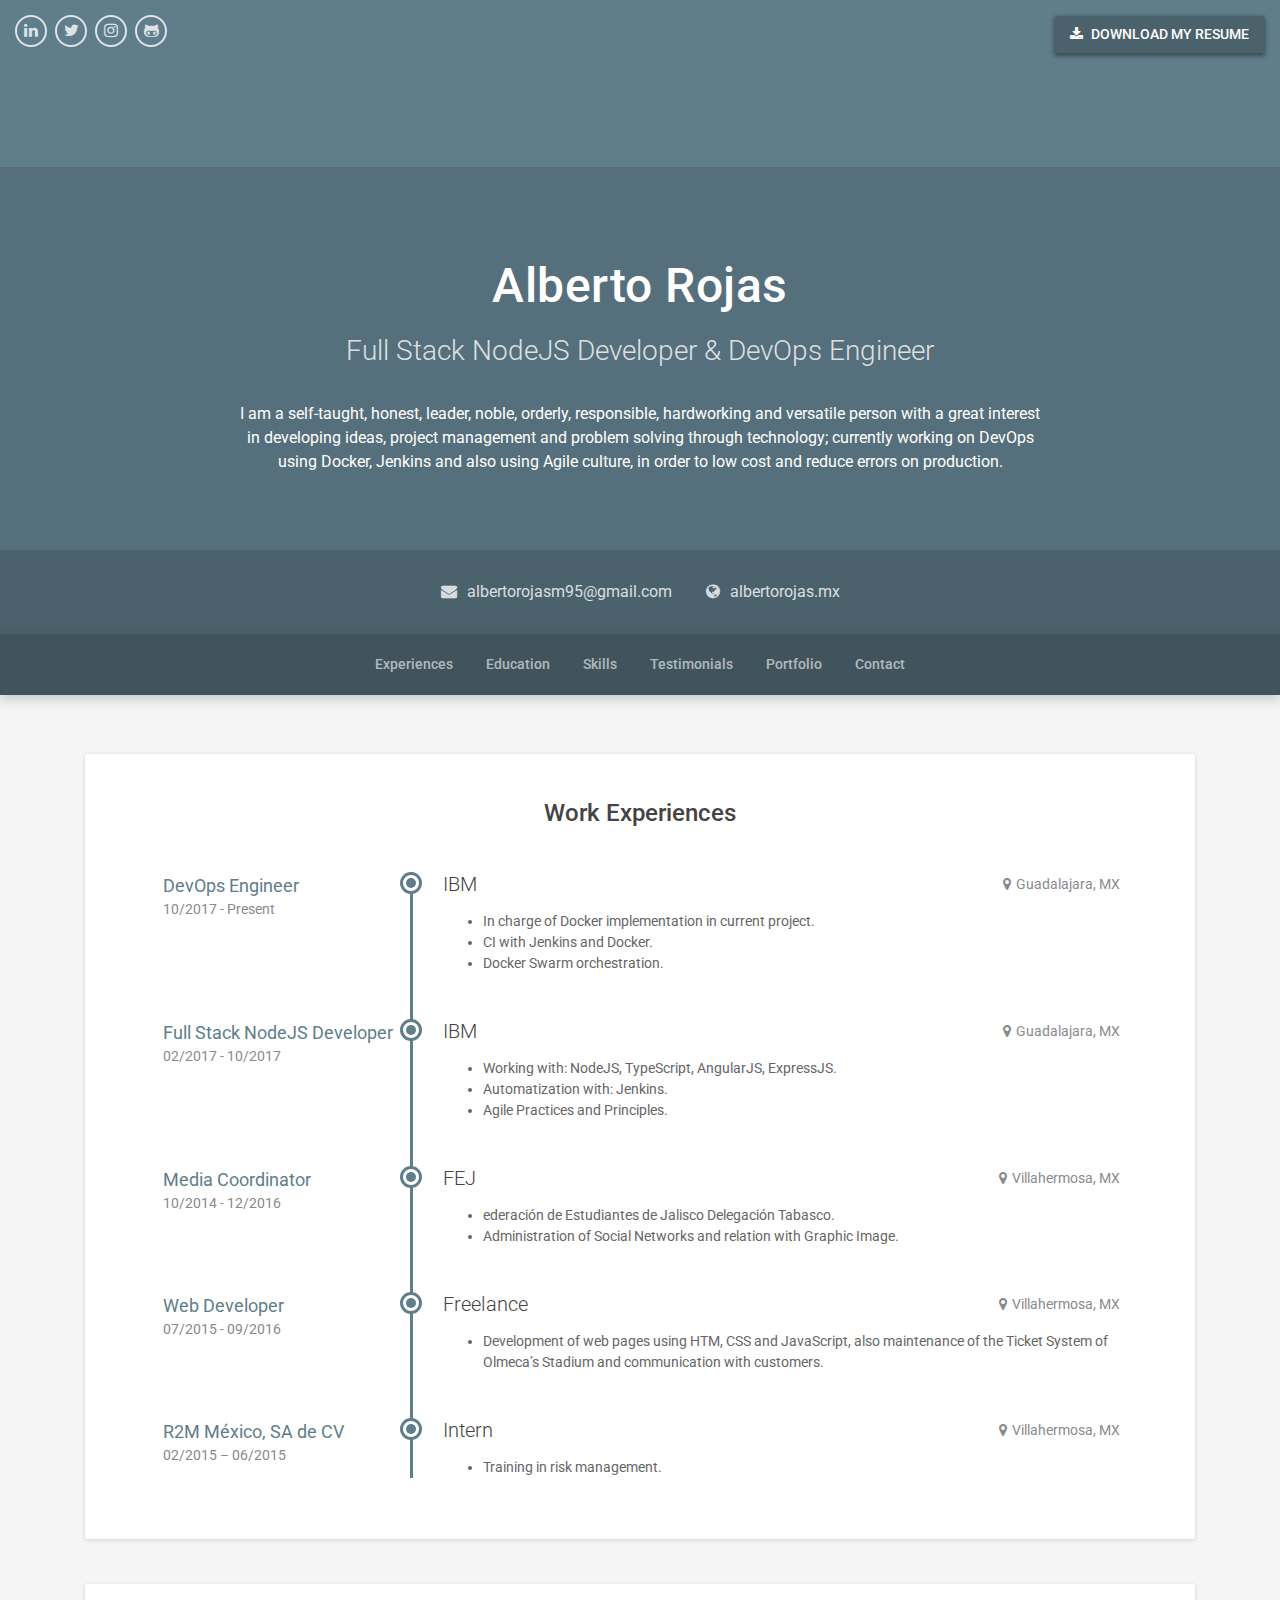
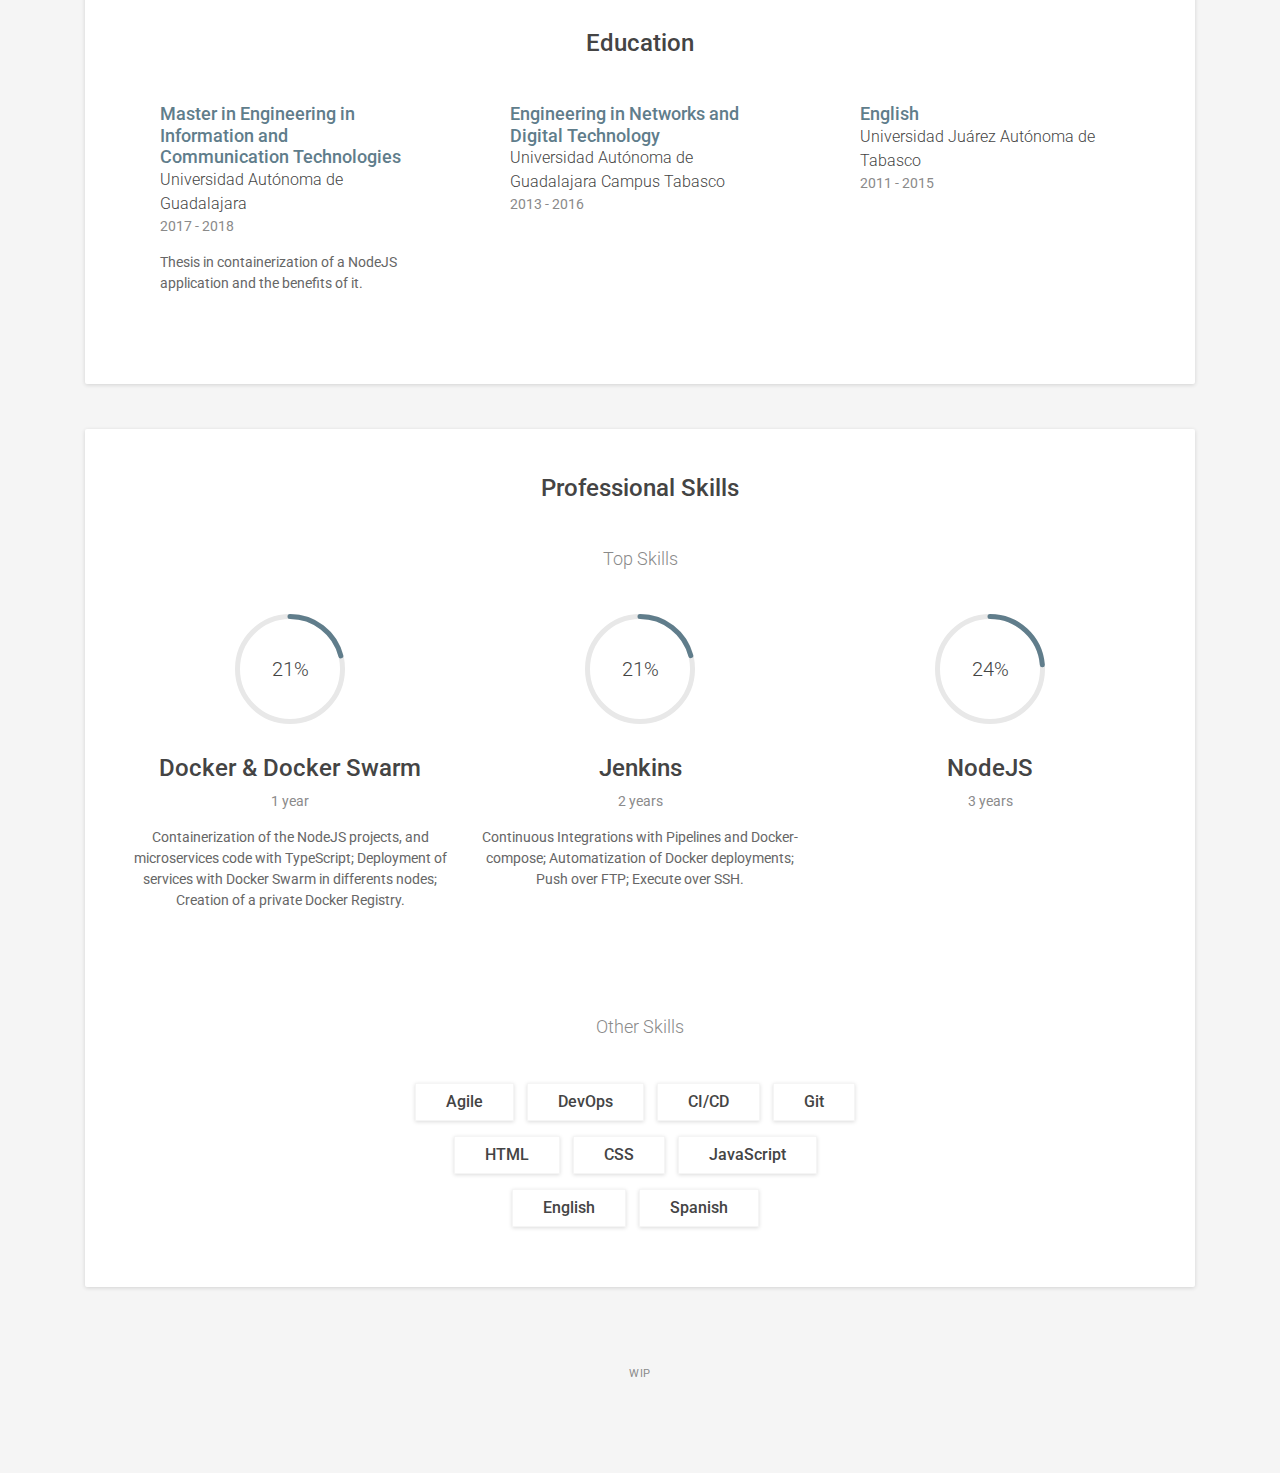
==== commit cdf25080: "albertorm95 - fixing FEJ name." ====
--- a/index.html
+++ b/index.html
@@ -121,7 +121,7 @@
                 
                 <div class="item">
                     <div class="work-place">
-                        <h3 class="place">Federación de Estudiantes de Jalisco Delegación Tabasco</h3>
+                        <h3 class="place">FEJ</h3>
                         <div class="location"><i class="fa fa-map-marker" aria-hidden="true"></i>Villahermosa, MX</div>
                     </div>
                     <div class="job-meta">
@@ -130,6 +130,7 @@
                     </div><!--//job-meta-->
                     <div class="job-desc">
                         <ul>
+                            <li>ederación de Estudiantes de Jalisco Delegación Tabasco.</li>
                             <li>Administration of Social Networks and relation with Graphic Image.</li>
                         </ul>
                     </div><!--//job-desc-->
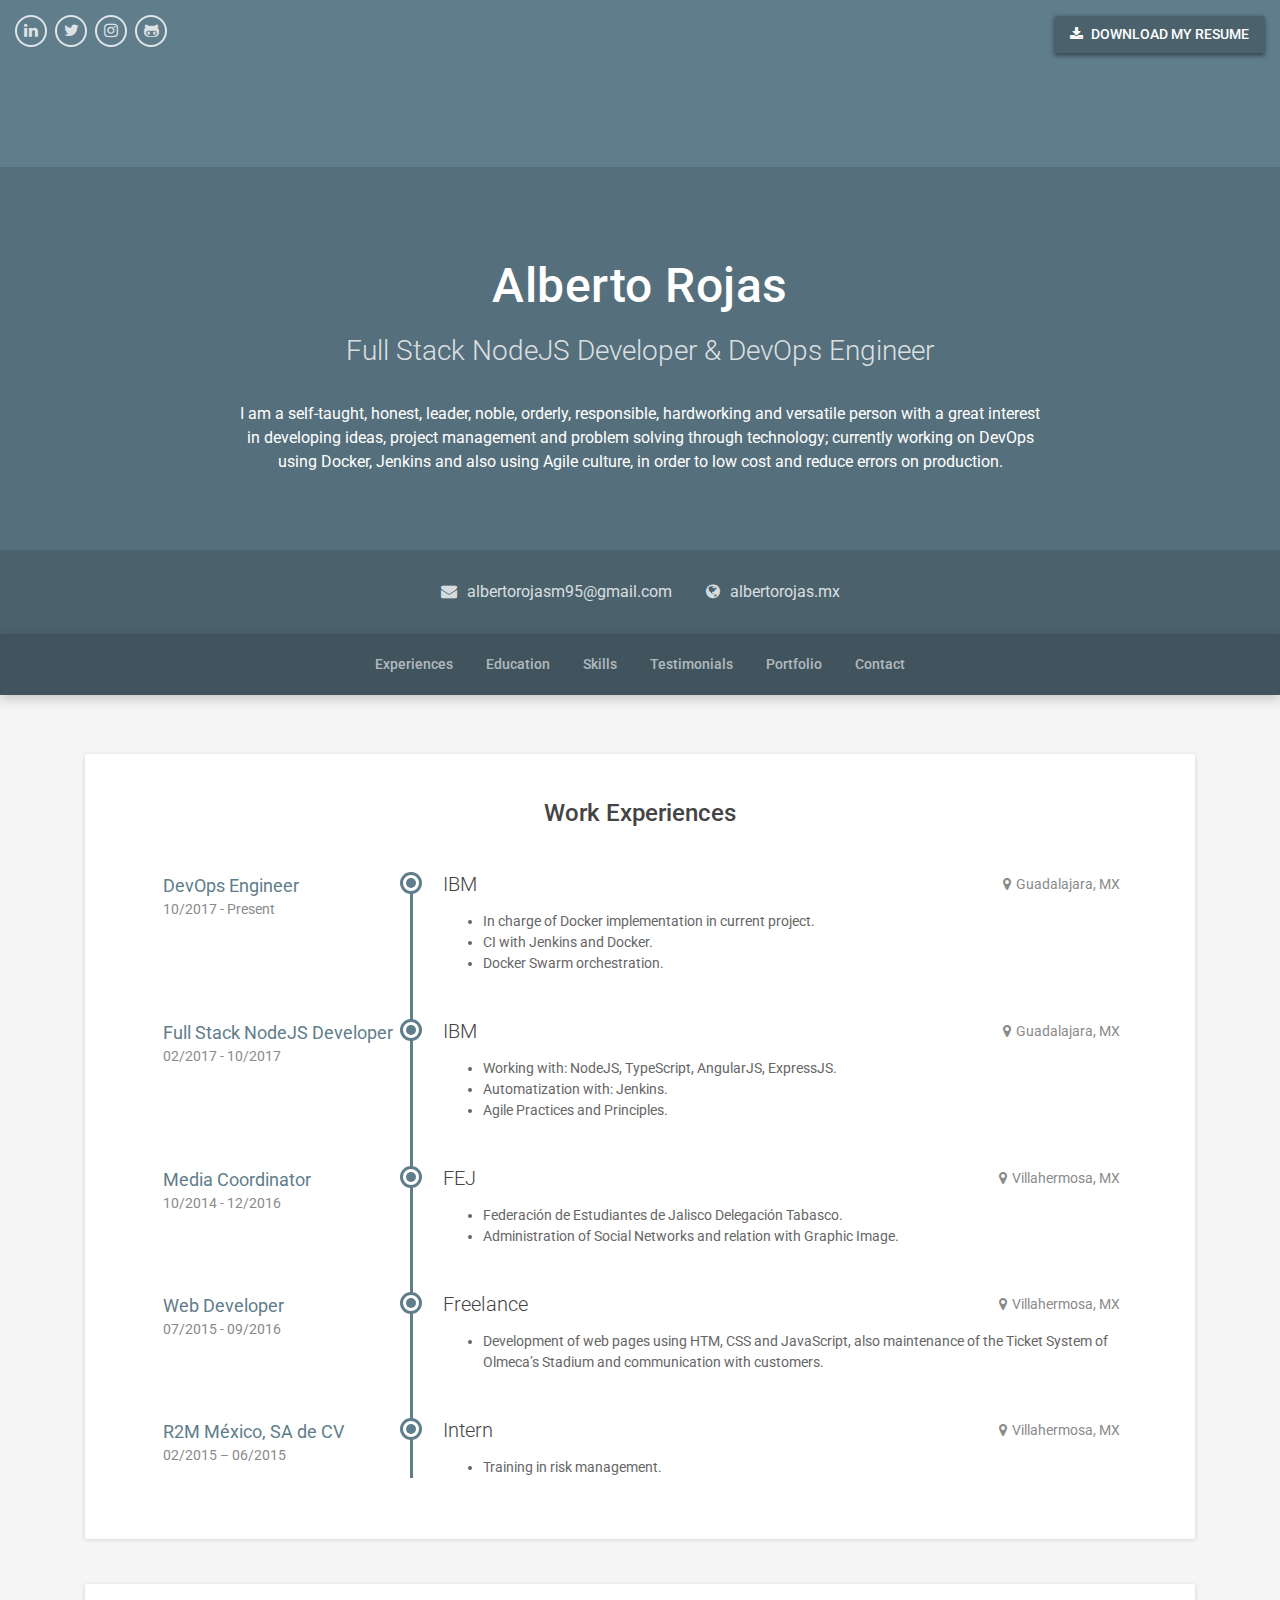
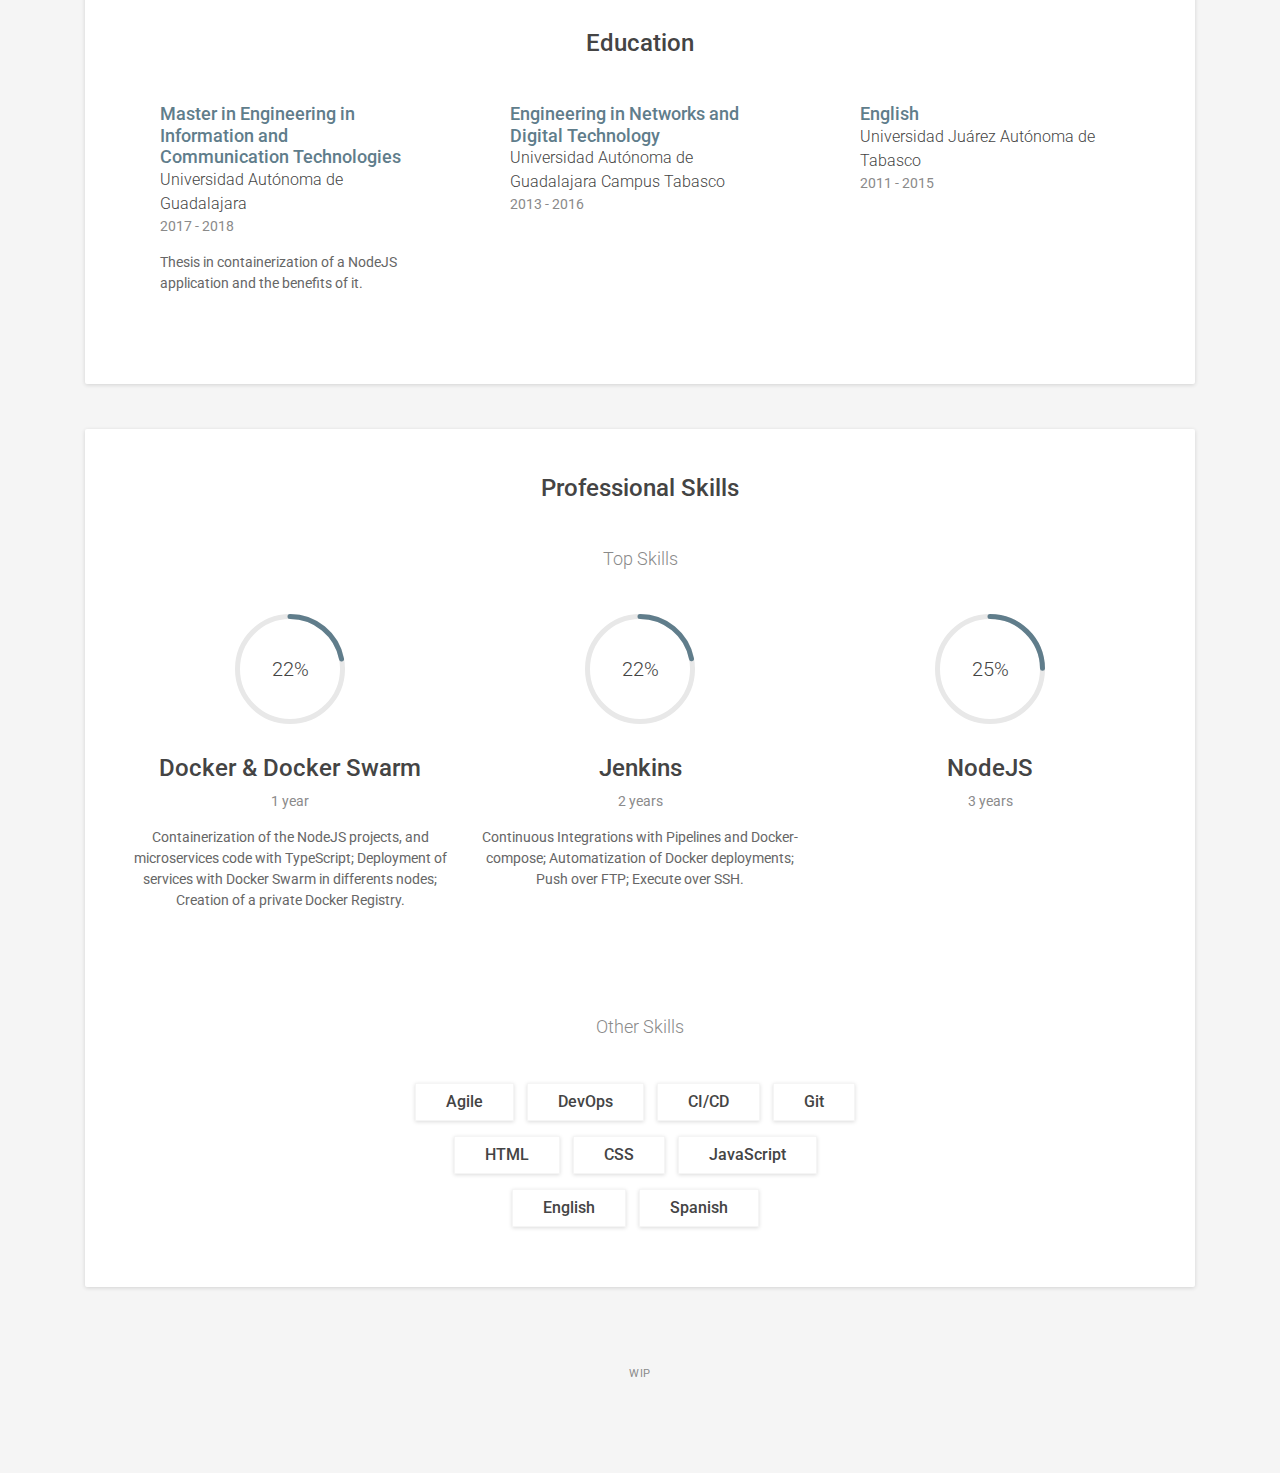
==== commit dce4fbac: "albertorm95 - missing F." ====
--- a/index.html
+++ b/index.html
@@ -130,7 +130,7 @@
                     </div><!--//job-meta-->
                     <div class="job-desc">
                         <ul>
-                            <li>ederación de Estudiantes de Jalisco Delegación Tabasco.</li>
+                            <li>Federación de Estudiantes de Jalisco Delegación Tabasco.</li>
                             <li>Administration of Social Networks and relation with Graphic Image.</li>
                         </ul>
                     </div><!--//job-desc-->
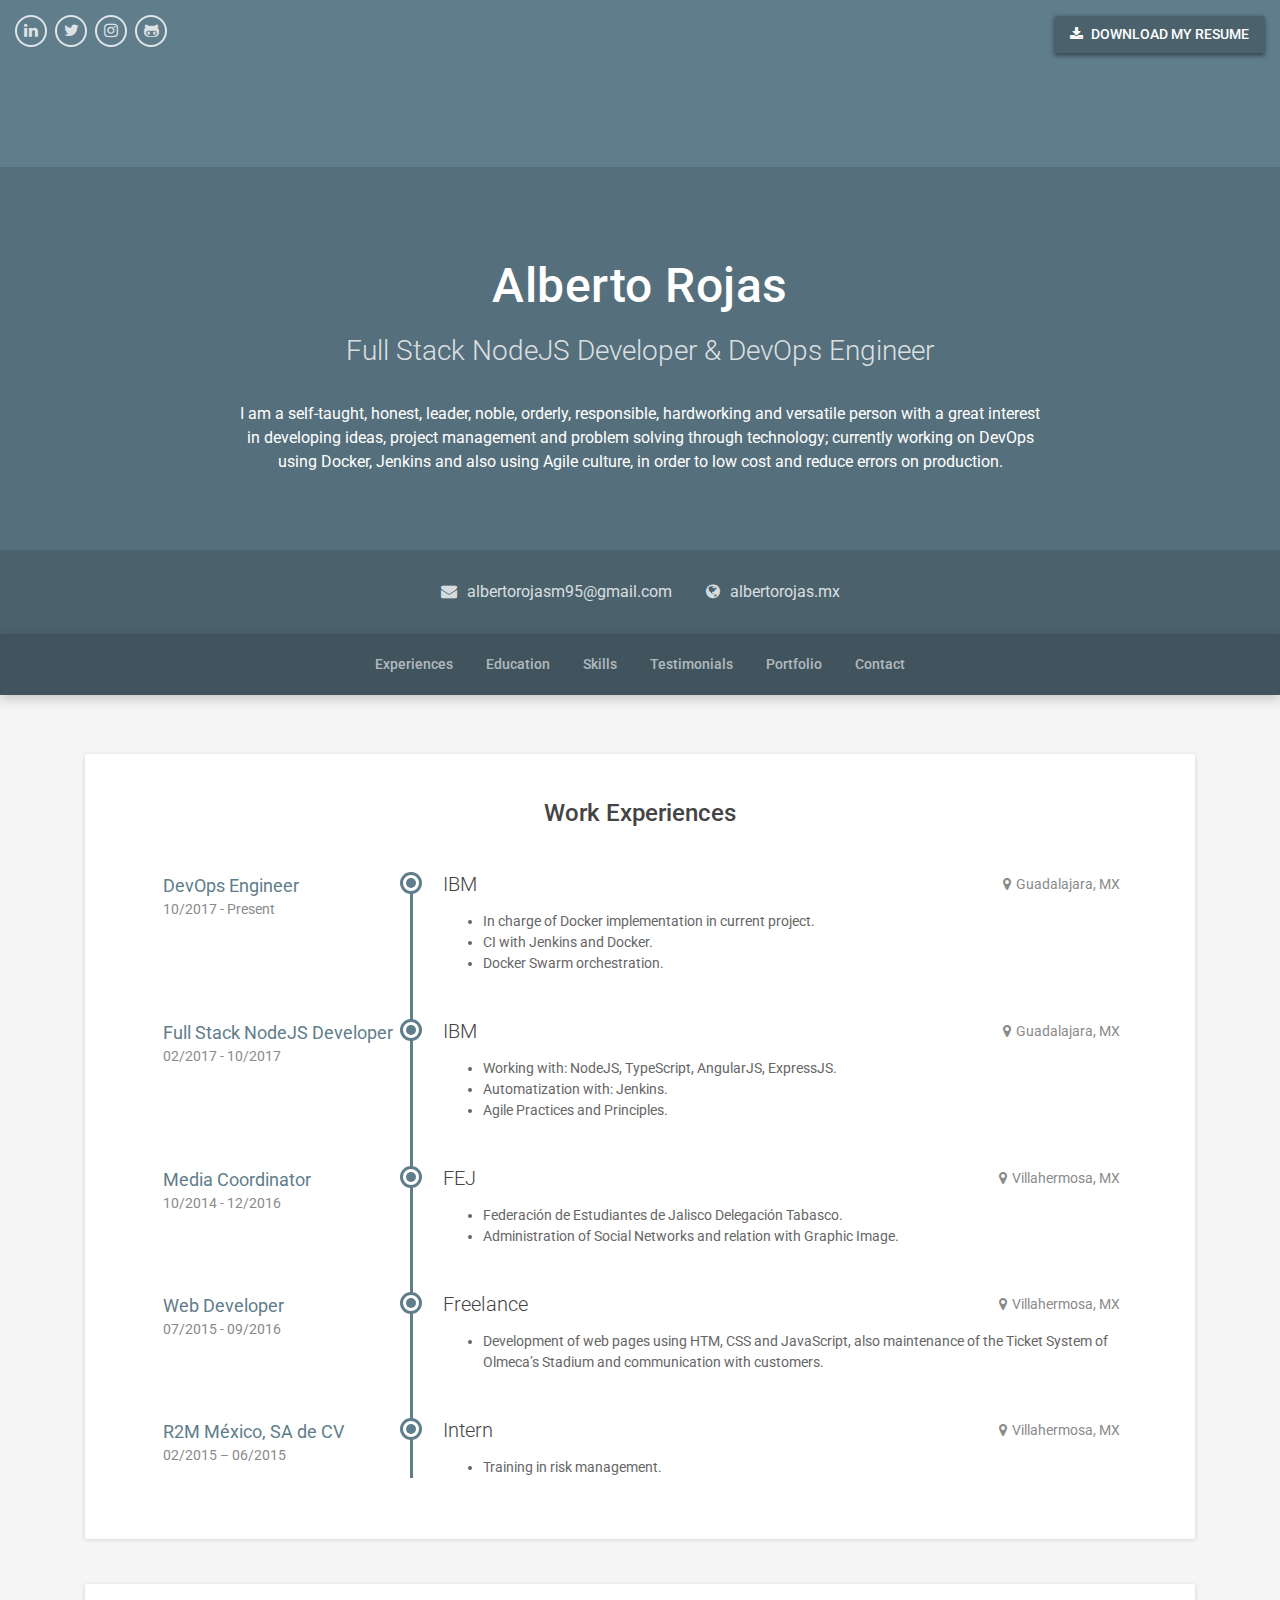
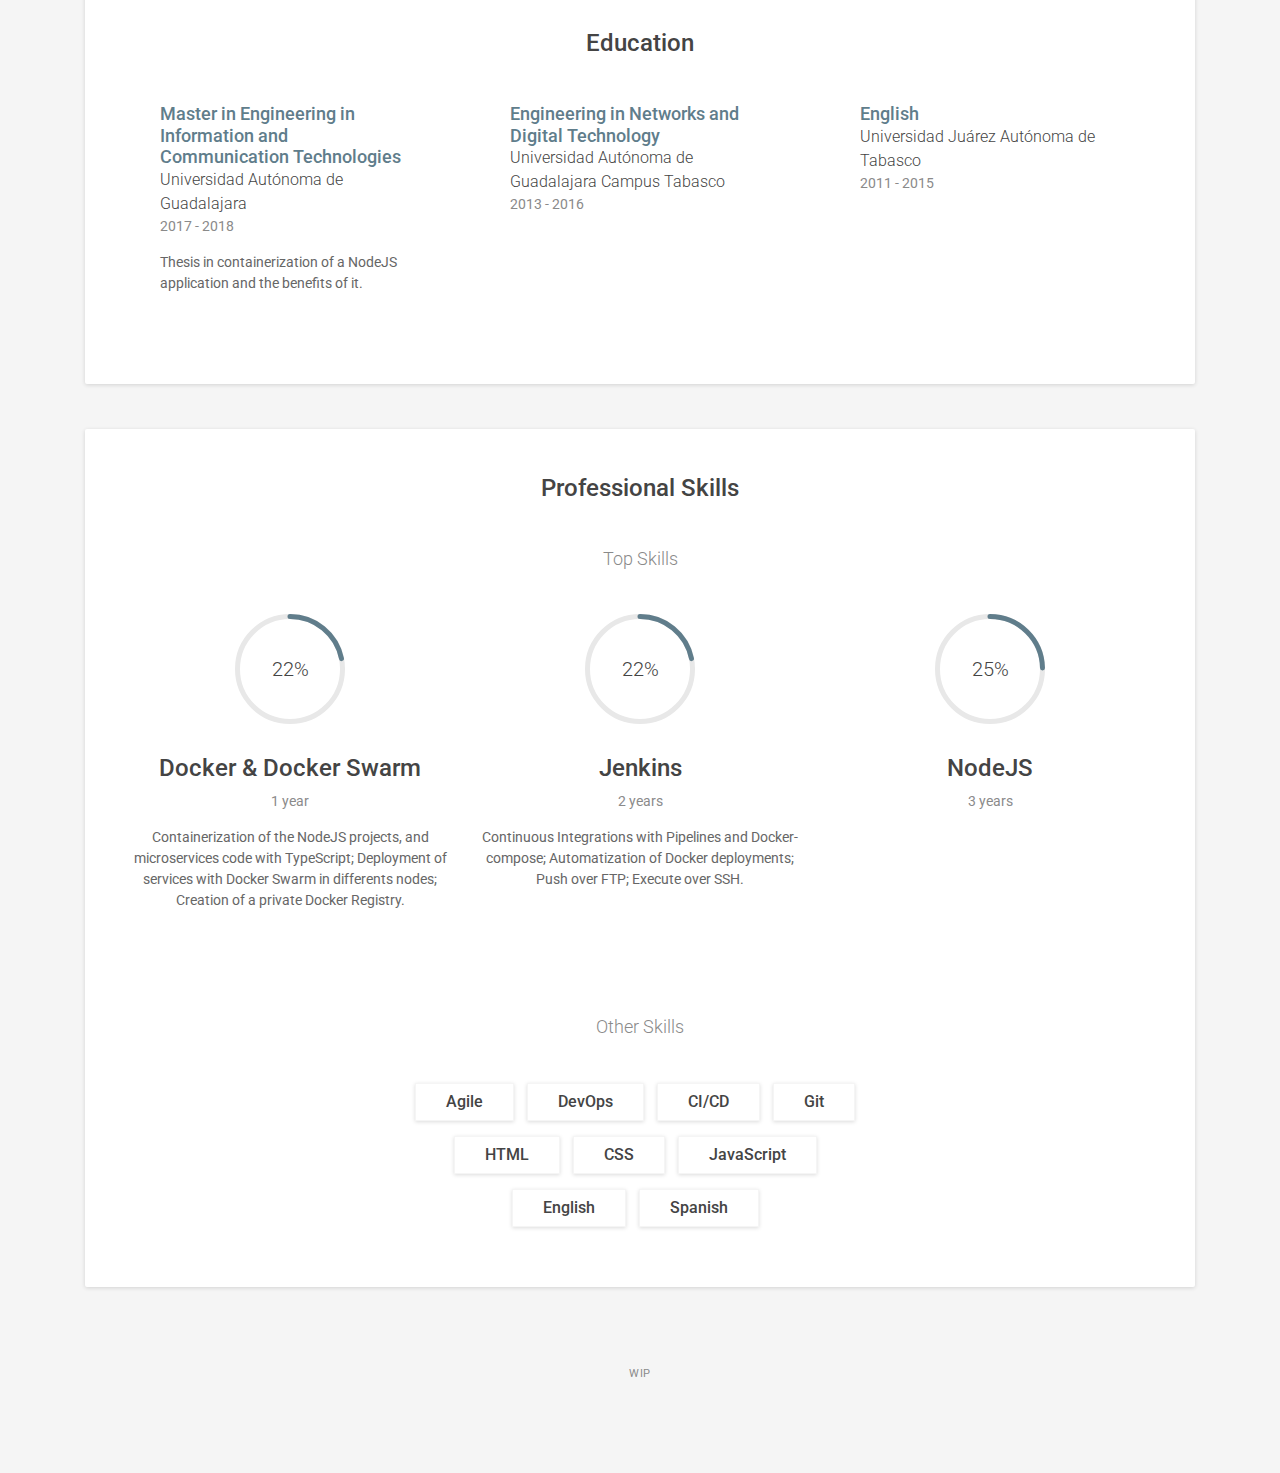
==== commit 7ff752c0: "albertorm95 - theme on navbar added." ====
--- a/index.html
+++ b/index.html
@@ -6,8 +6,7 @@
     <meta charset="utf-8">
     <meta http-equiv="X-UA-Compatible" content="IE=edge">
     <meta name="viewport" content="width=device-width, initial-scale=1.0">
-    <meta name="description" content="Responsive Resume/CV／Portfolio Template">
-    <meta name="author" content="Xiaoying Riley at 3rd Wave Media">    
+    <meta name="theme-color" content="#566f7c">    
     <link rel="shortcut icon" href="favicon.ico">  
     <link href='https://fonts.googleapis.com/css?family=Roboto:400,500,400italic,300italic,300,500italic,700,700italic,900,900italic' rel='stylesheet' type='text/css'>
     <!-- Global CSS -->
